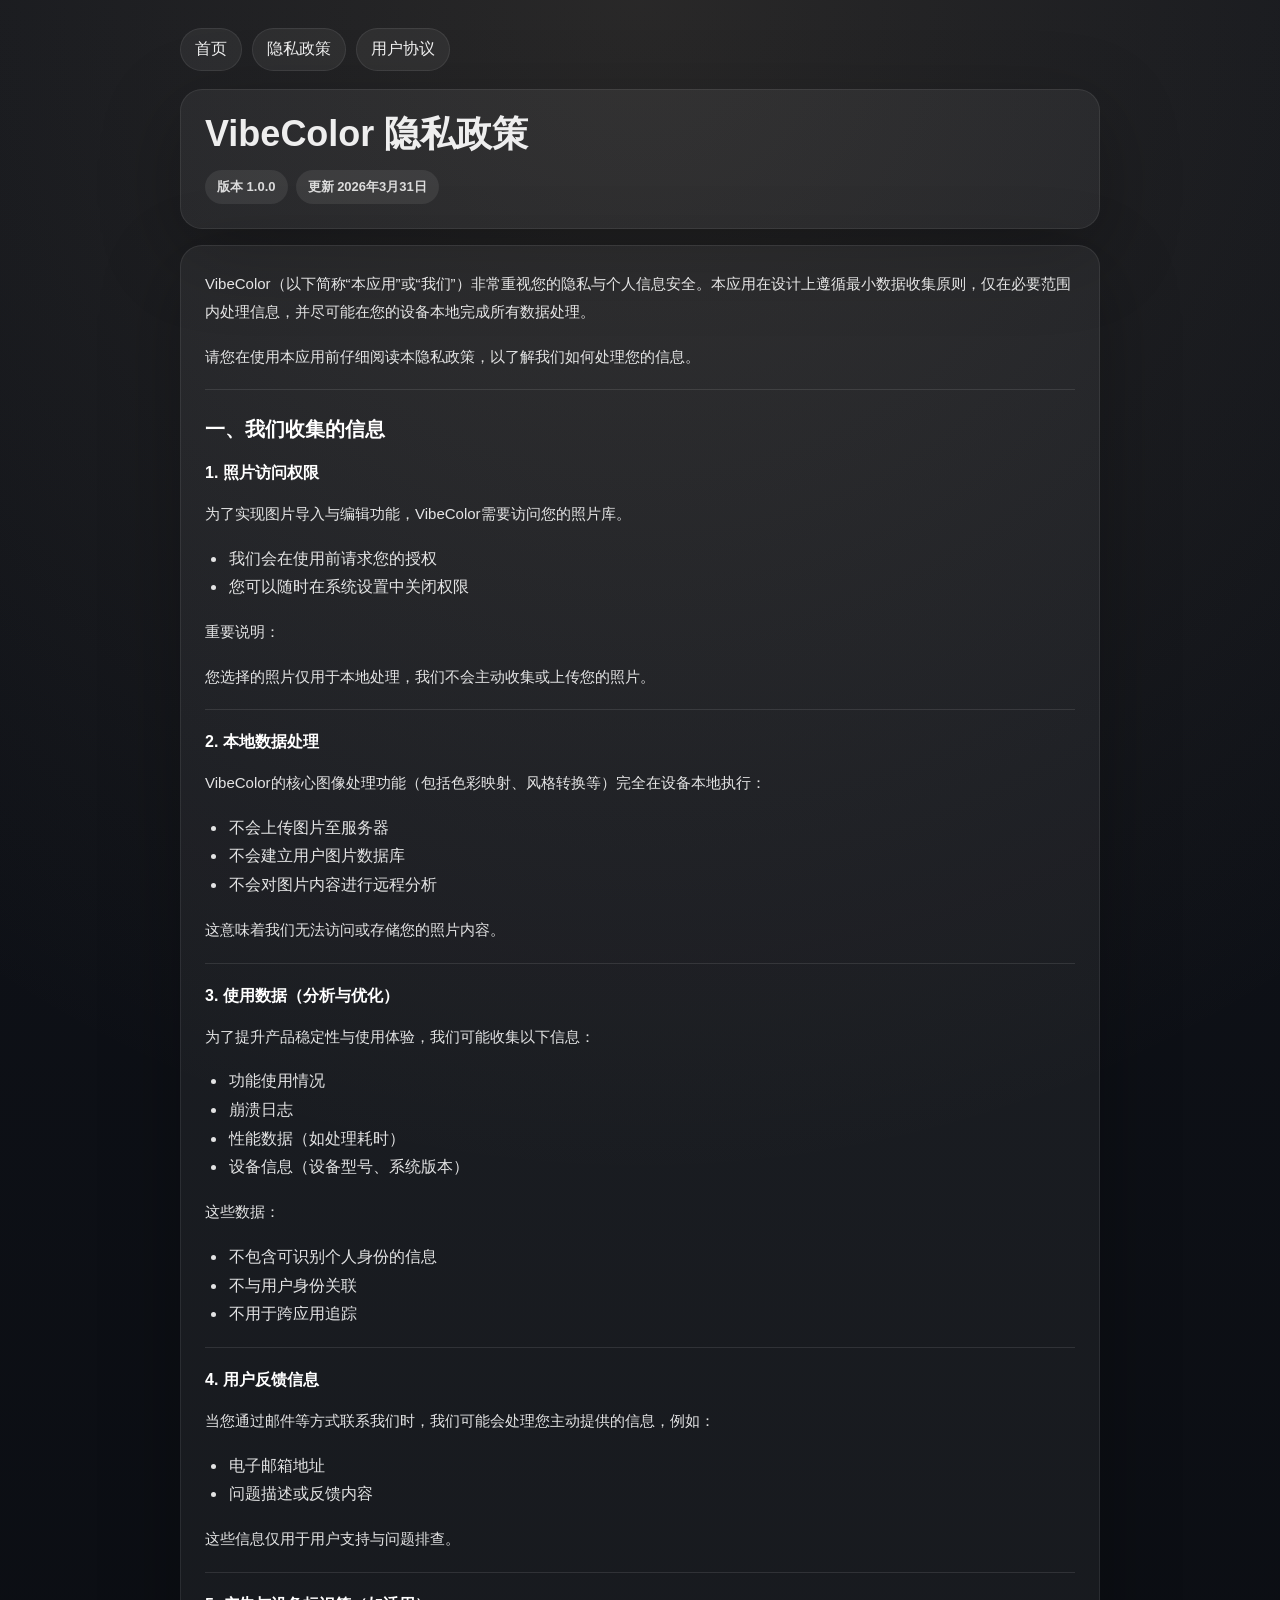
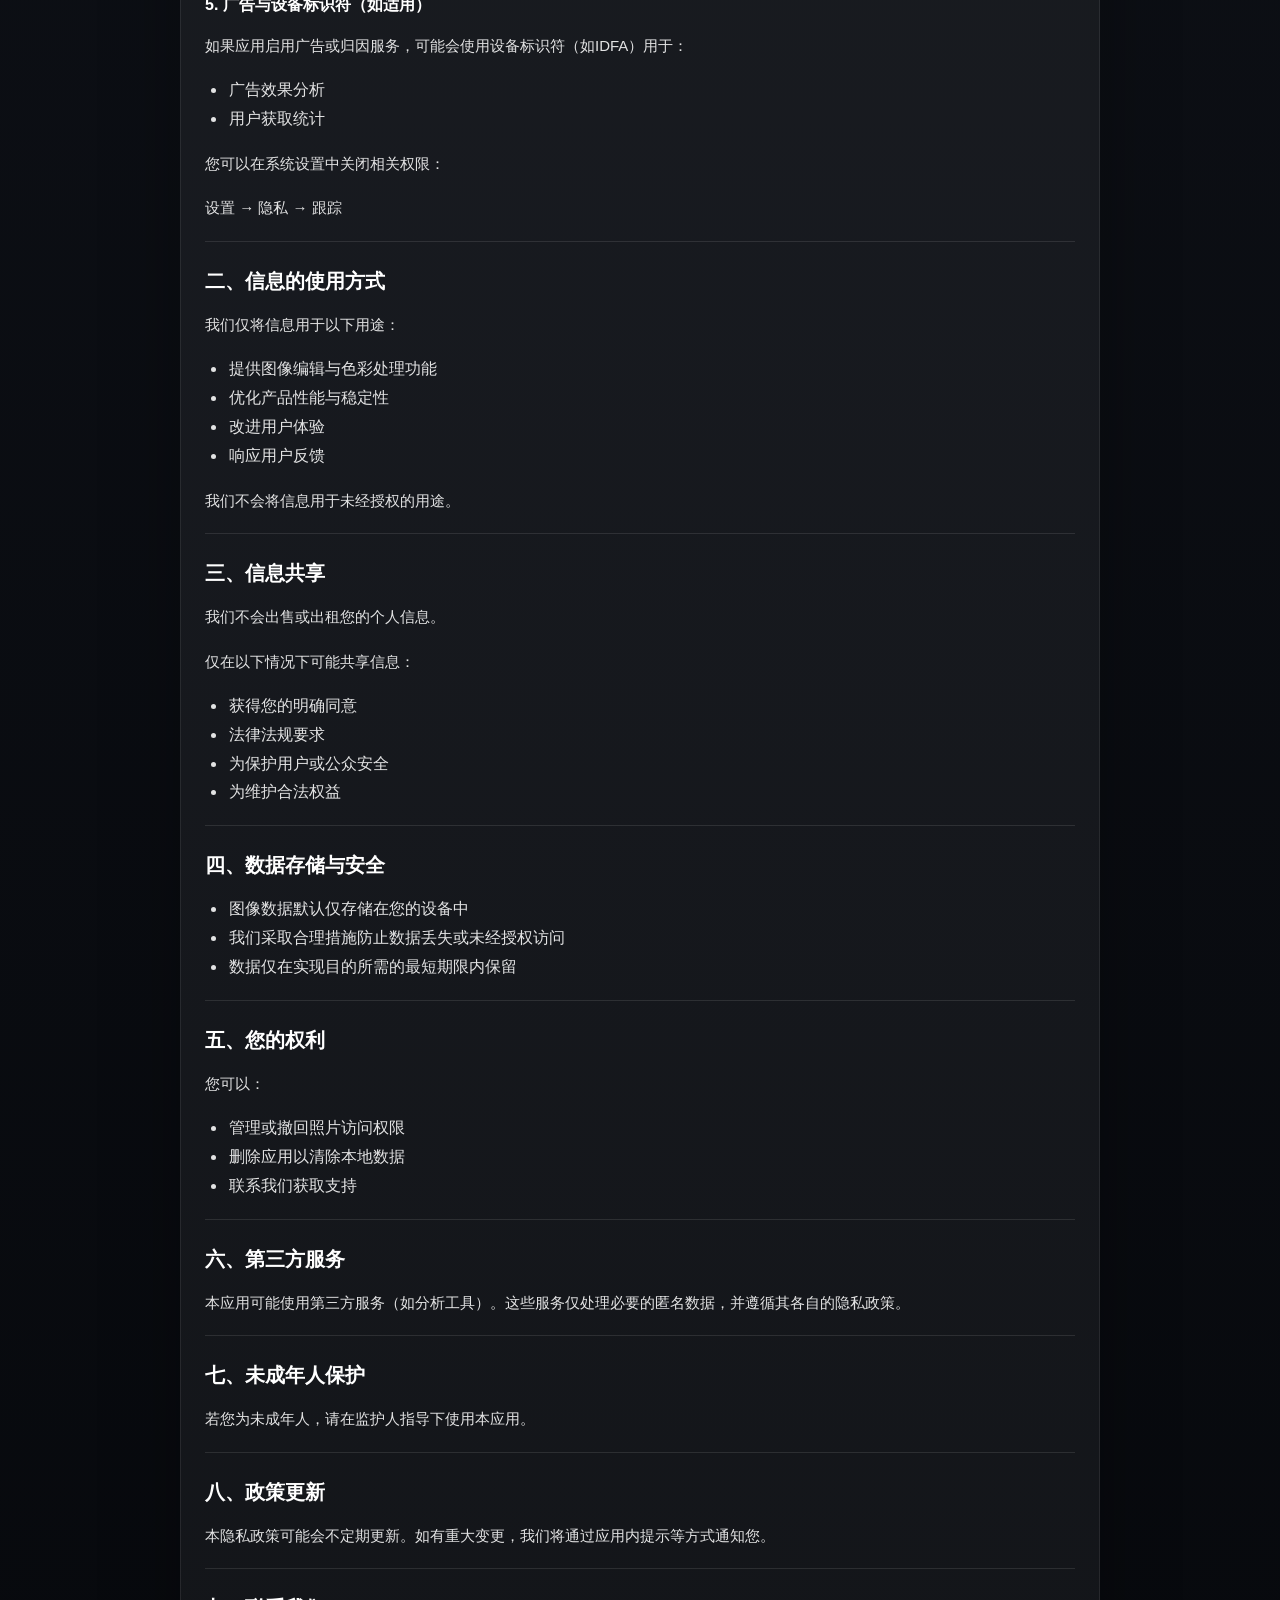
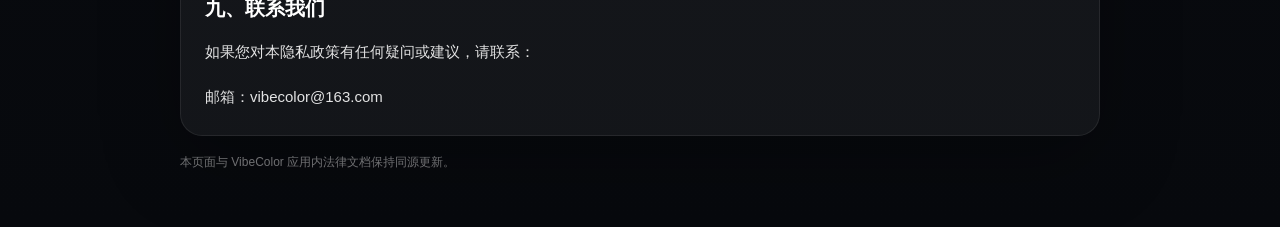
==== docs/privacy/index.html @ 1e050fde "Publish legal pages" ====
<!DOCTYPE html>
<html lang="zh-CN">
  <head>
    <meta charset="utf-8">
    <meta name="viewport" content="width=device-width, initial-scale=1">
    <title>VibeColor 隐私政策</title>
    <meta name="color-scheme" content="dark light">
    <link rel="canonical" href="https://designerchaos.github.io/vibecolor-legal/privacy/">
    <link rel="stylesheet" href="../styles.css">
  </head>
  <body>
    <main class="shell">
      <nav class="nav">
        <a href="../">首页</a>
        <a href="../privacy/">隐私政策</a>
        <a href="../terms/">用户协议</a>
      </nav>

      <section class="hero">
        <h1>VibeColor 隐私政策</h1>
        <div class="meta">
          <span class="chip">版本 1.0.0</span>
<span class="chip">更新 2026年3月31日</span>
        </div>
      </section>

      <section class="panel document stack">
        <p>VibeColor（以下简称“本应用”或“我们”）非常重视您的隐私与个人信息安全。本应用在设计上遵循最小数据收集原则，仅在必要范围内处理信息，并尽可能在您的设备本地完成所有数据处理。</p>
<p>请您在使用本应用前仔细阅读本隐私政策，以了解我们如何处理您的信息。</p>
<hr />
<h2>一、我们收集的信息</h2>
<h3>1. 照片访问权限</h3>
<p>为了实现图片导入与编辑功能，VibeColor需要访问您的照片库。</p>
<ul>
<li>我们会在使用前请求您的授权</li>
<li>您可以随时在系统设置中关闭权限</li>
</ul>
<p>重要说明：  </p>
<p>您选择的照片仅用于本地处理，我们不会主动收集或上传您的照片。</p>
<hr />
<h3>2. 本地数据处理</h3>
<p>VibeColor的核心图像处理功能（包括色彩映射、风格转换等）完全在设备本地执行：</p>
<ul>
<li>不会上传图片至服务器</li>
<li>不会建立用户图片数据库</li>
<li>不会对图片内容进行远程分析</li>
</ul>
<p>这意味着我们无法访问或存储您的照片内容。</p>
<hr />
<h3>3. 使用数据（分析与优化）</h3>
<p>为了提升产品稳定性与使用体验，我们可能收集以下信息：</p>
<ul>
<li>功能使用情况</li>
<li>崩溃日志</li>
<li>性能数据（如处理耗时）</li>
<li>设备信息（设备型号、系统版本）</li>
</ul>
<p>这些数据：</p>
<ul>
<li>不包含可识别个人身份的信息</li>
<li>不与用户身份关联</li>
<li>不用于跨应用追踪</li>
</ul>
<hr />
<h3>4. 用户反馈信息</h3>
<p>当您通过邮件等方式联系我们时，我们可能会处理您主动提供的信息，例如：</p>
<ul>
<li>电子邮箱地址</li>
<li>问题描述或反馈内容</li>
</ul>
<p>这些信息仅用于用户支持与问题排查。</p>
<hr />
<h3>5. 广告与设备标识符（如适用）</h3>
<p>如果应用启用广告或归因服务，可能会使用设备标识符（如IDFA）用于：</p>
<ul>
<li>广告效果分析</li>
<li>用户获取统计</li>
</ul>
<p>您可以在系统设置中关闭相关权限：  </p>
<p>设置 → 隐私 → 跟踪</p>
<hr />
<h2>二、信息的使用方式</h2>
<p>我们仅将信息用于以下用途：</p>
<ul>
<li>提供图像编辑与色彩处理功能</li>
<li>优化产品性能与稳定性</li>
<li>改进用户体验</li>
<li>响应用户反馈</li>
</ul>
<p>我们不会将信息用于未经授权的用途。</p>
<hr />
<h2>三、信息共享</h2>
<p>我们不会出售或出租您的个人信息。</p>
<p>仅在以下情况下可能共享信息：</p>
<ul>
<li>获得您的明确同意</li>
<li>法律法规要求</li>
<li>为保护用户或公众安全</li>
<li>为维护合法权益</li>
</ul>
<hr />
<h2>四、数据存储与安全</h2>
<ul>
<li>图像数据默认仅存储在您的设备中</li>
<li>我们采取合理措施防止数据丢失或未经授权访问</li>
<li>数据仅在实现目的所需的最短期限内保留</li>
</ul>
<hr />
<h2>五、您的权利</h2>
<p>您可以：</p>
<ul>
<li>管理或撤回照片访问权限</li>
<li>删除应用以清除本地数据</li>
<li>联系我们获取支持</li>
</ul>
<hr />
<h2>六、第三方服务</h2>
<p>本应用可能使用第三方服务（如分析工具）。这些服务仅处理必要的匿名数据，并遵循其各自的隐私政策。</p>
<hr />
<h2>七、未成年人保护</h2>
<p>若您为未成年人，请在监护人指导下使用本应用。</p>
<hr />
<h2>八、政策更新</h2>
<p>本隐私政策可能会不定期更新。如有重大变更，我们将通过应用内提示等方式通知您。</p>
<hr />
<h2>九、联系我们</h2>
<p>如果您对本隐私政策有任何疑问或建议，请联系：</p>
<p>邮箱：vibecolor@163.com</p>
      </section>

      <footer class="footer">
        本页面与 VibeColor 应用内法律文档保持同源更新。
      </footer>
    </main>
  </body>
</html>
---- docs/styles.css ----
:root {
  --bg: #0b0d12;
  --bg-elevated: rgba(255, 255, 255, 0.05);
  --bg-elevated-strong: rgba(255, 255, 255, 0.08);
  --text: rgba(255, 255, 255, 0.92);
  --text-muted: rgba(255, 255, 255, 0.62);
  --line: rgba(255, 255, 255, 0.1);
  --accent: #ddc190;
  --shadow: 0 24px 80px rgba(0, 0, 0, 0.28);
  --radius: 22px;
}

* {
  box-sizing: border-box;
}

html, body {
  margin: 0;
  padding: 0;
  min-height: 100%;
  background:
    radial-gradient(circle at top, rgba(221, 193, 144, 0.12), transparent 34%),
    linear-gradient(180deg, #10131a 0%, #07090d 100%);
  color: var(--text);
  font-family: -apple-system, BlinkMacSystemFont, "SF Pro Text", "PingFang SC", "Helvetica Neue", sans-serif;
}

a {
  color: var(--accent);
  text-decoration: none;
}

a:hover {
  text-decoration: underline;
}

.shell {
  width: min(920px, calc(100vw - 32px));
  margin: 0 auto;
  padding: 28px 0 56px;
}

.nav {
  display: flex;
  flex-wrap: wrap;
  gap: 10px;
  margin-bottom: 18px;
}

.nav a {
  padding: 10px 14px;
  border-radius: 999px;
  background: rgba(255, 255, 255, 0.06);
  border: 1px solid rgba(255, 255, 255, 0.08);
  color: var(--text);
}

.hero, .panel {
  background: var(--bg-elevated);
  border: 1px solid rgba(255, 255, 255, 0.08);
  border-radius: var(--radius);
  box-shadow: var(--shadow);
}

.hero {
  padding: 24px;
  margin-bottom: 16px;
}

.hero h1 {
  margin: 0;
  font-size: clamp(28px, 4vw, 36px);
  line-height: 1.1;
}

.hero p {
  margin: 12px 0 0;
  color: var(--text-muted);
  line-height: 1.7;
}

.meta {
  display: flex;
  flex-wrap: wrap;
  gap: 8px;
  margin-top: 16px;
}

.chip {
  display: inline-flex;
  align-items: center;
  gap: 6px;
  padding: 8px 12px;
  border-radius: 999px;
  background: rgba(255, 255, 255, 0.08);
  color: rgba(255, 255, 255, 0.82);
  font-size: 13px;
  font-weight: 600;
}

.panel {
  padding: 24px;
}

.document h1,
.document h2,
.document h3 {
  margin: 0;
  color: #fff;
}

.document h1 {
  font-size: 28px;
}

.document h2 {
  font-size: 20px;
  margin-top: 8px;
}

.document h3 {
  font-size: 16px;
  margin-top: 4px;
}

.document p {
  margin: 0;
  color: rgba(255, 255, 255, 0.88);
  line-height: 1.9;
  font-size: 15px;
}

.document ul {
  margin: 0;
  padding-left: 22px;
  color: rgba(255, 255, 255, 0.88);
}

.document li {
  margin: 0;
  line-height: 1.8;
  padding-left: 2px;
}

.document hr {
  border: 0;
  border-top: 1px solid var(--line);
  margin: 2px 0;
}

.stack {
  display: grid;
  gap: 16px;
}

.cards {
  display: grid;
  grid-template-columns: repeat(auto-fit, minmax(220px, 1fr));
  gap: 16px;
}

.card {
  display: block;
  padding: 18px;
  border-radius: 18px;
  background: var(--bg-elevated-strong);
  border: 1px solid rgba(255, 255, 255, 0.08);
  color: var(--text);
}

.card h2 {
  margin: 0 0 8px;
  font-size: 18px;
}

.card p {
  margin: 0;
  color: var(--text-muted);
  line-height: 1.7;
}

.footer {
  margin-top: 18px;
  color: rgba(255, 255, 255, 0.42);
  font-size: 12px;
}
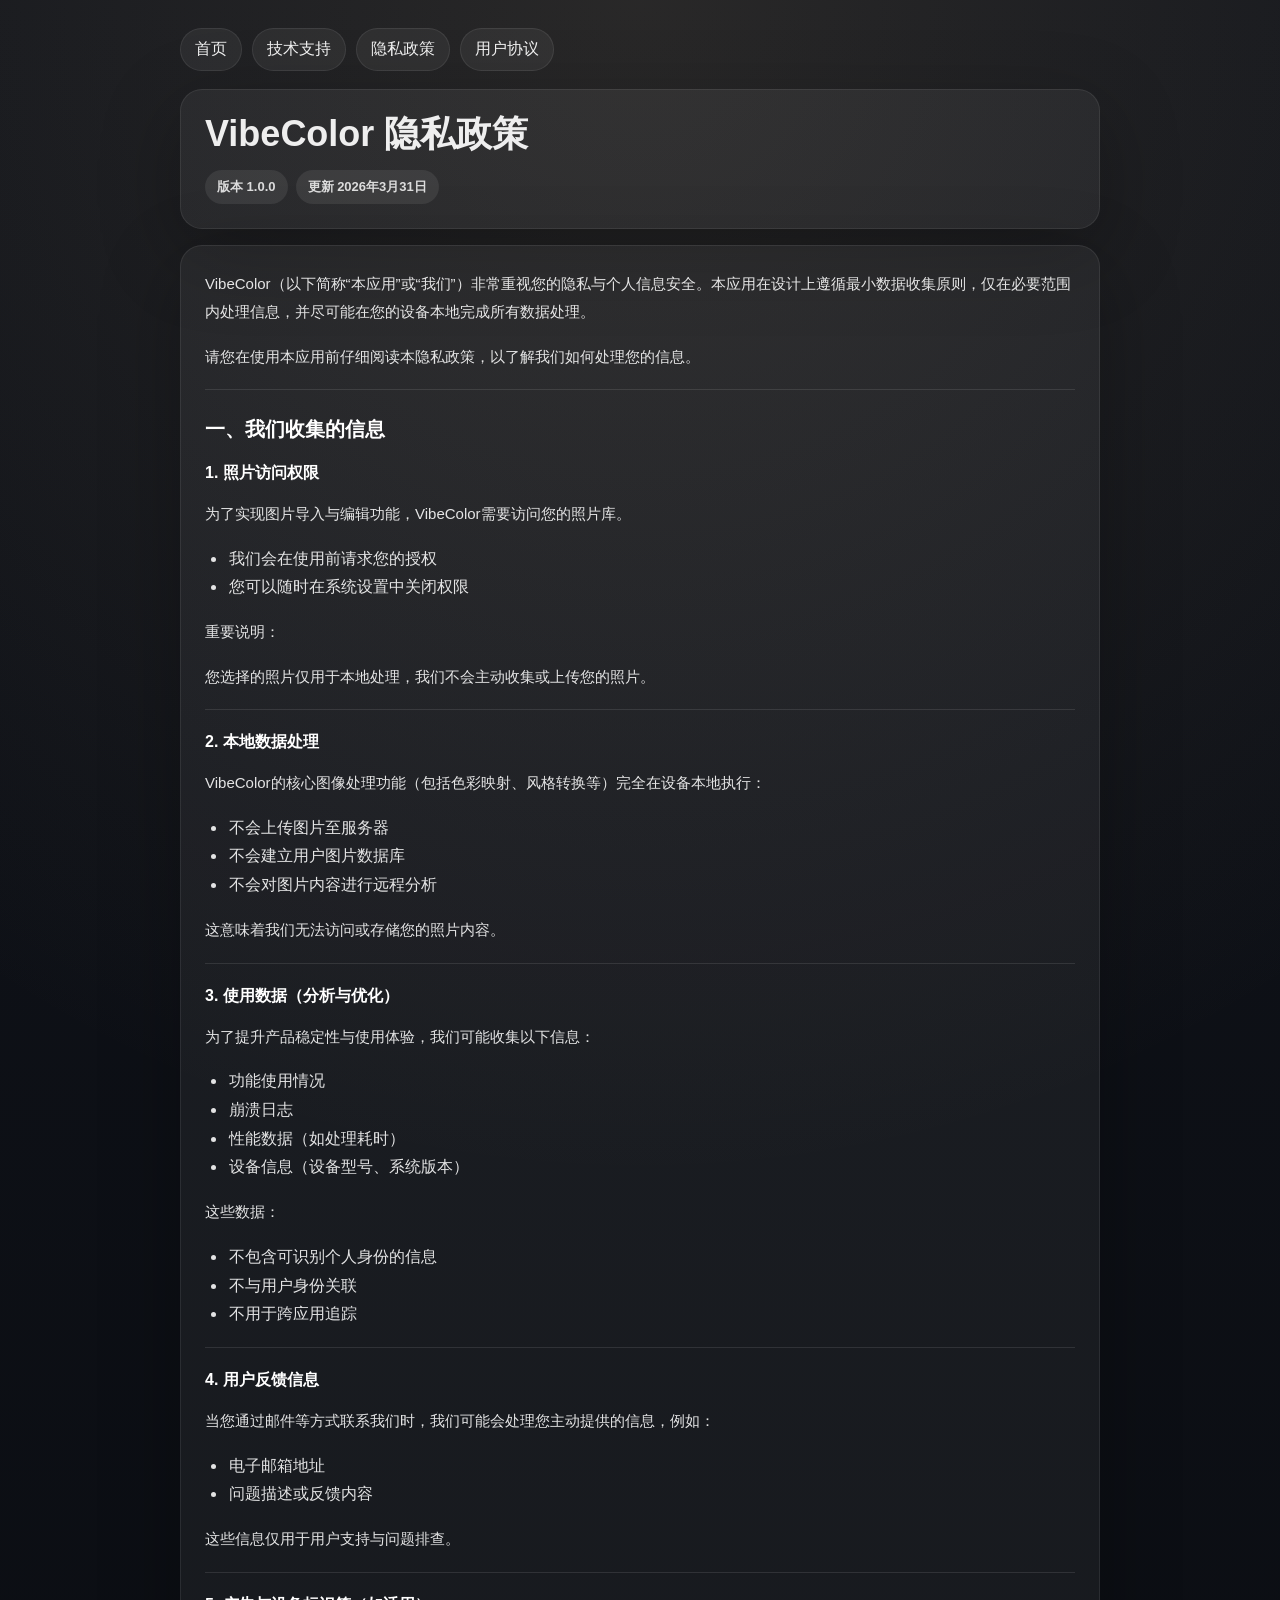
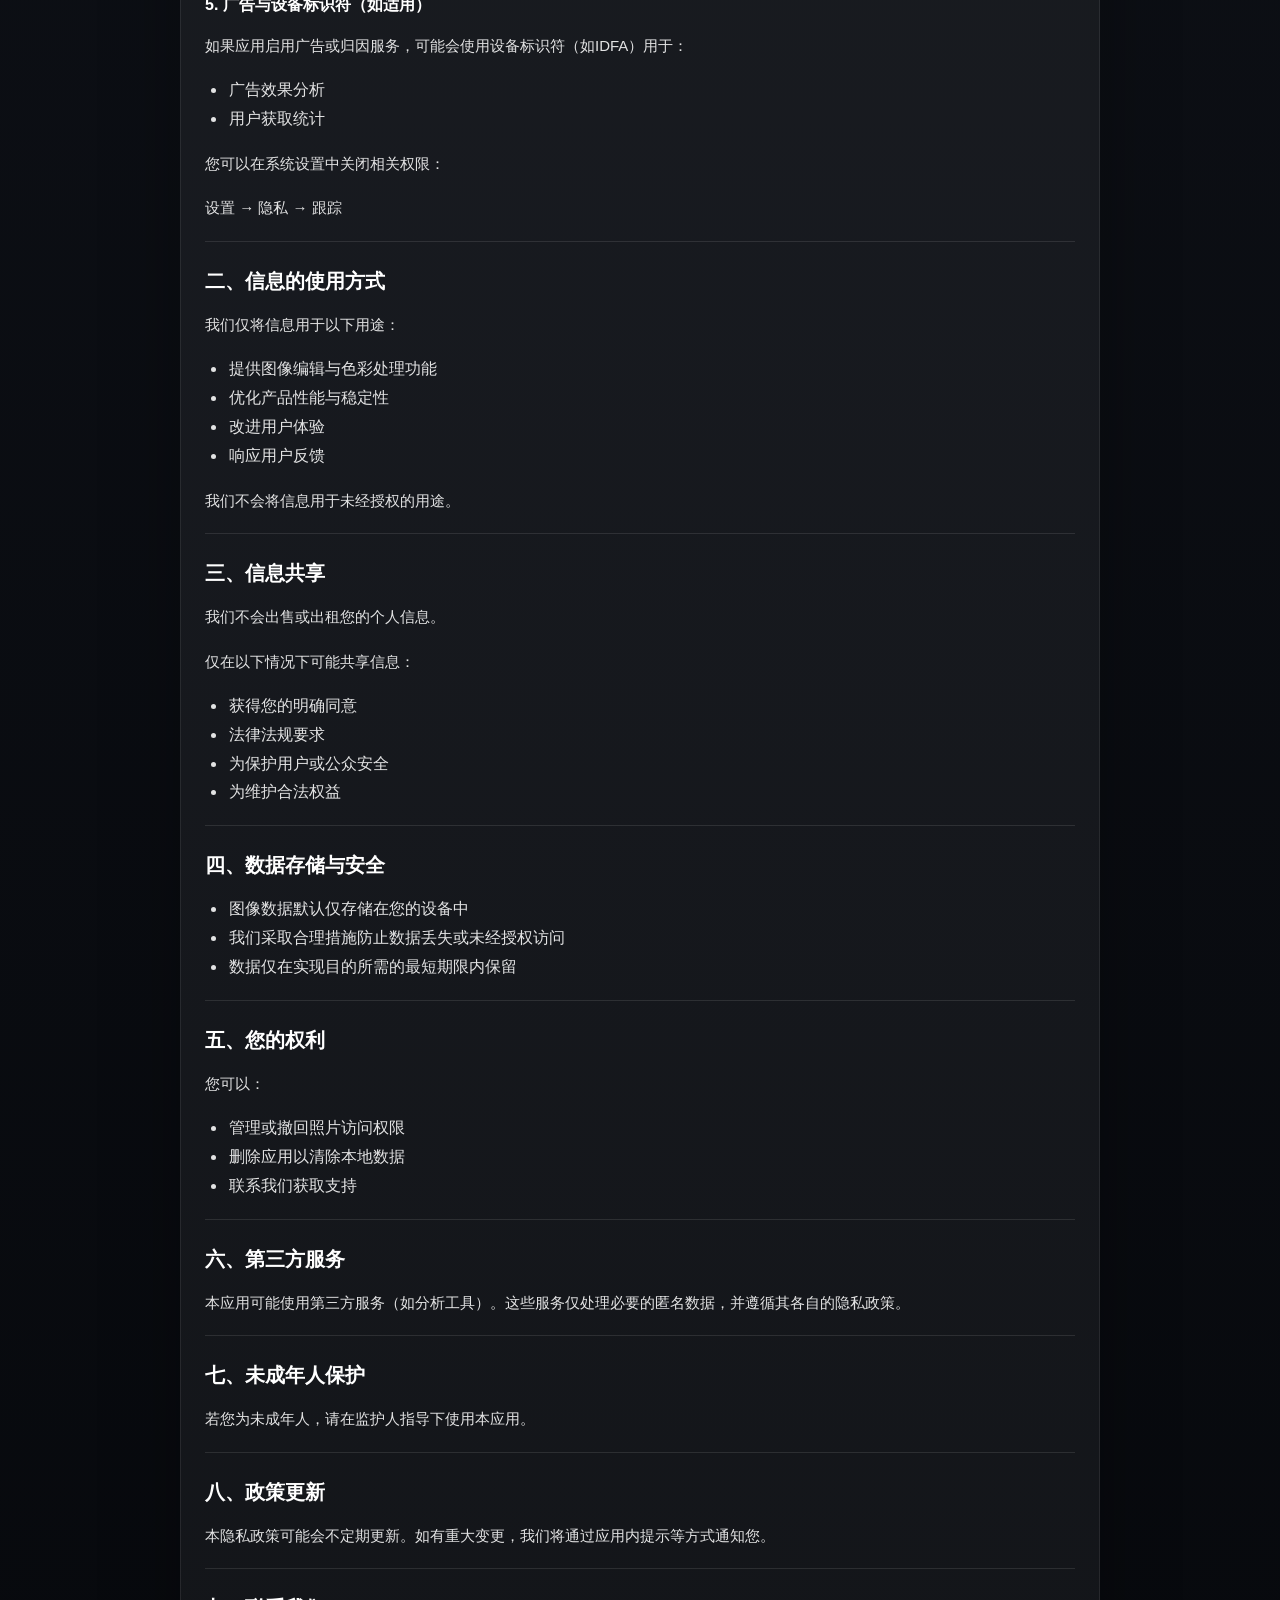
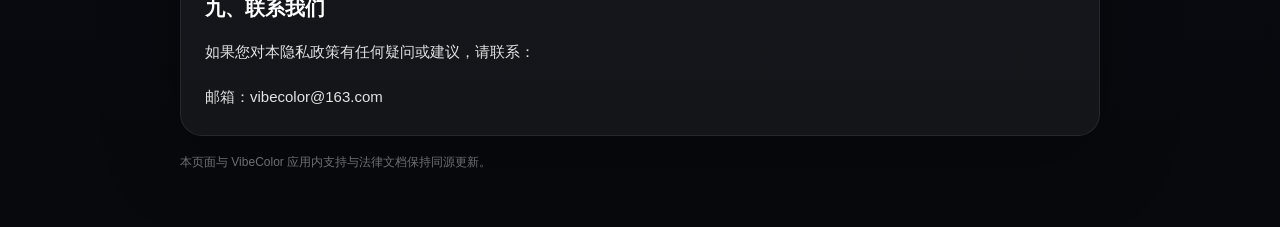
==== commit 983a5710: "Add support page for App Store technical support URL" ====
--- a/docs/privacy/index.html
+++ b/docs/privacy/index.html
@@ -12,6 +12,7 @@
     <main class="shell">
       <nav class="nav">
         <a href="../">首页</a>
+        <a href="../support/">技术支持</a>
         <a href="../privacy/">隐私政策</a>
         <a href="../terms/">用户协议</a>
       </nav>
@@ -129,7 +130,7 @@
       </section>
 
       <footer class="footer">
-        本页面与 VibeColor 应用内法律文档保持同源更新。
+        本页面与 VibeColor 应用内支持与法律文档保持同源更新。
       </footer>
     </main>
   </body>
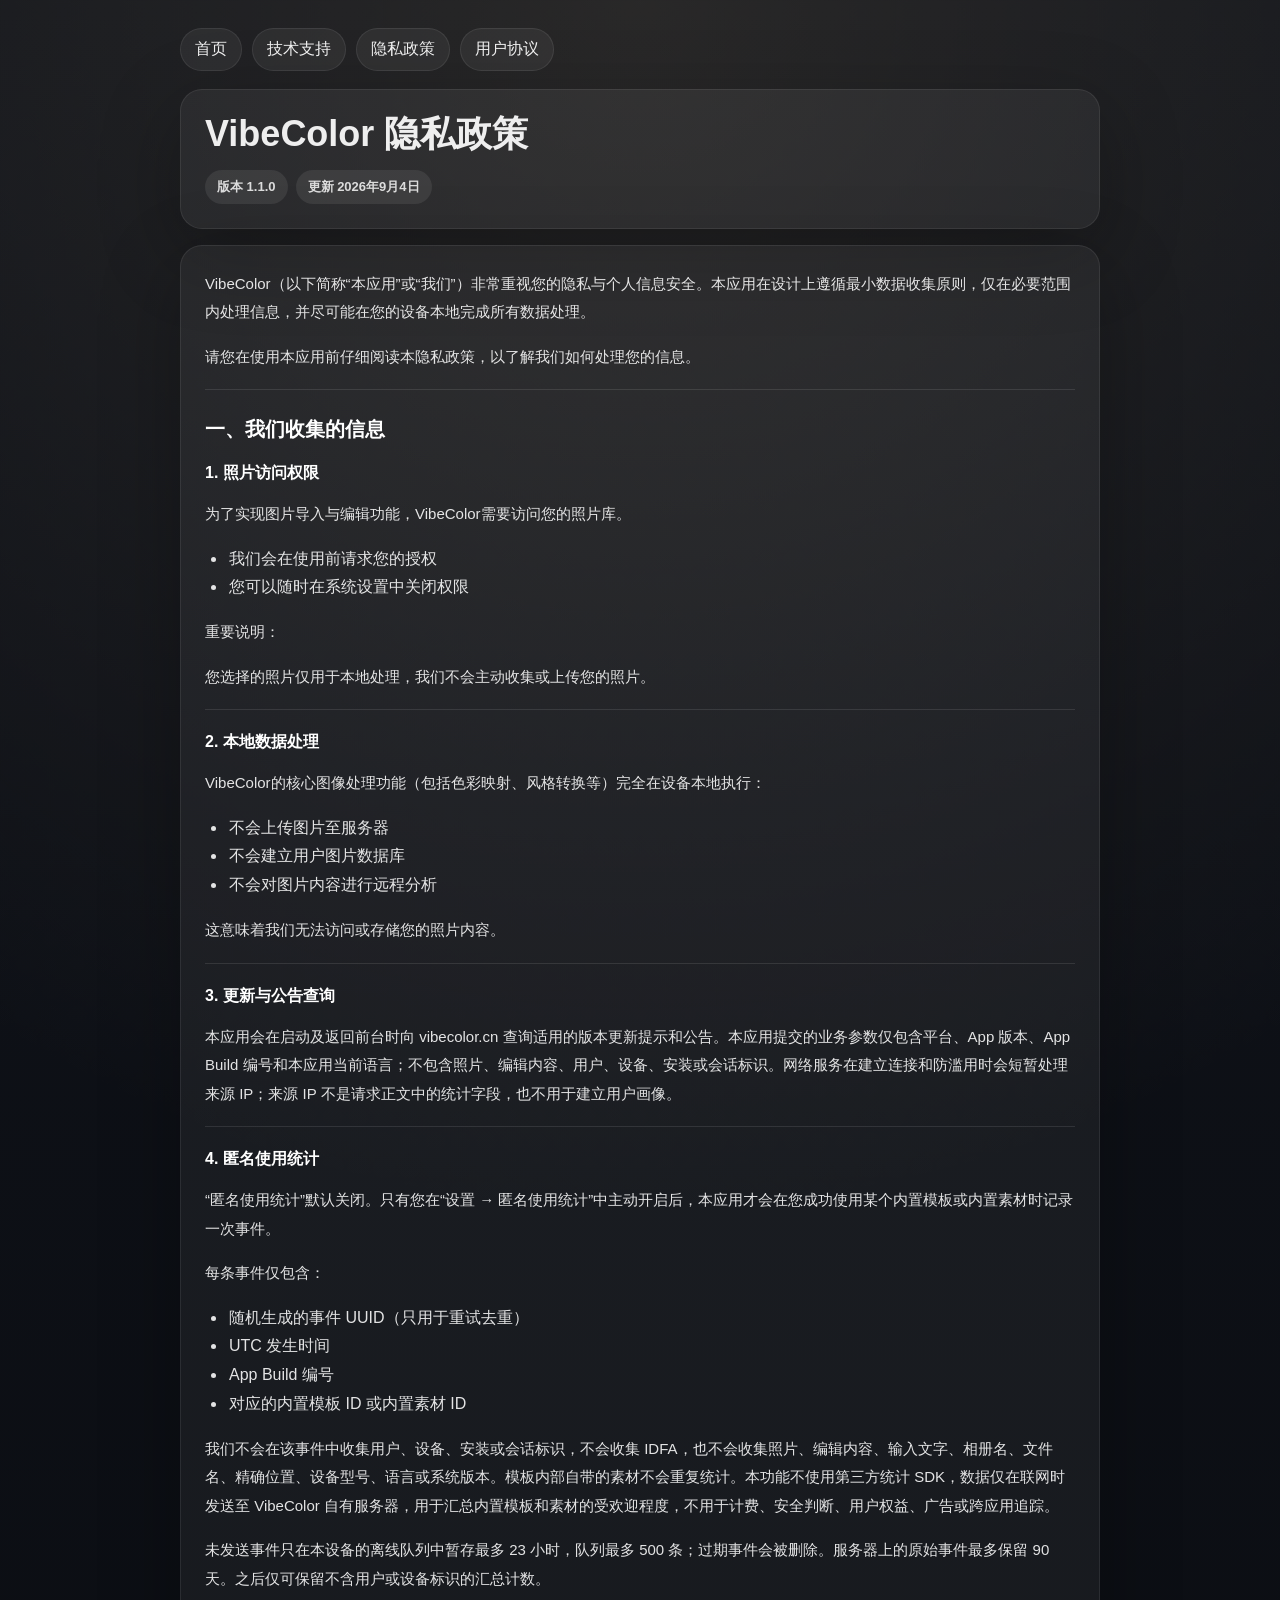
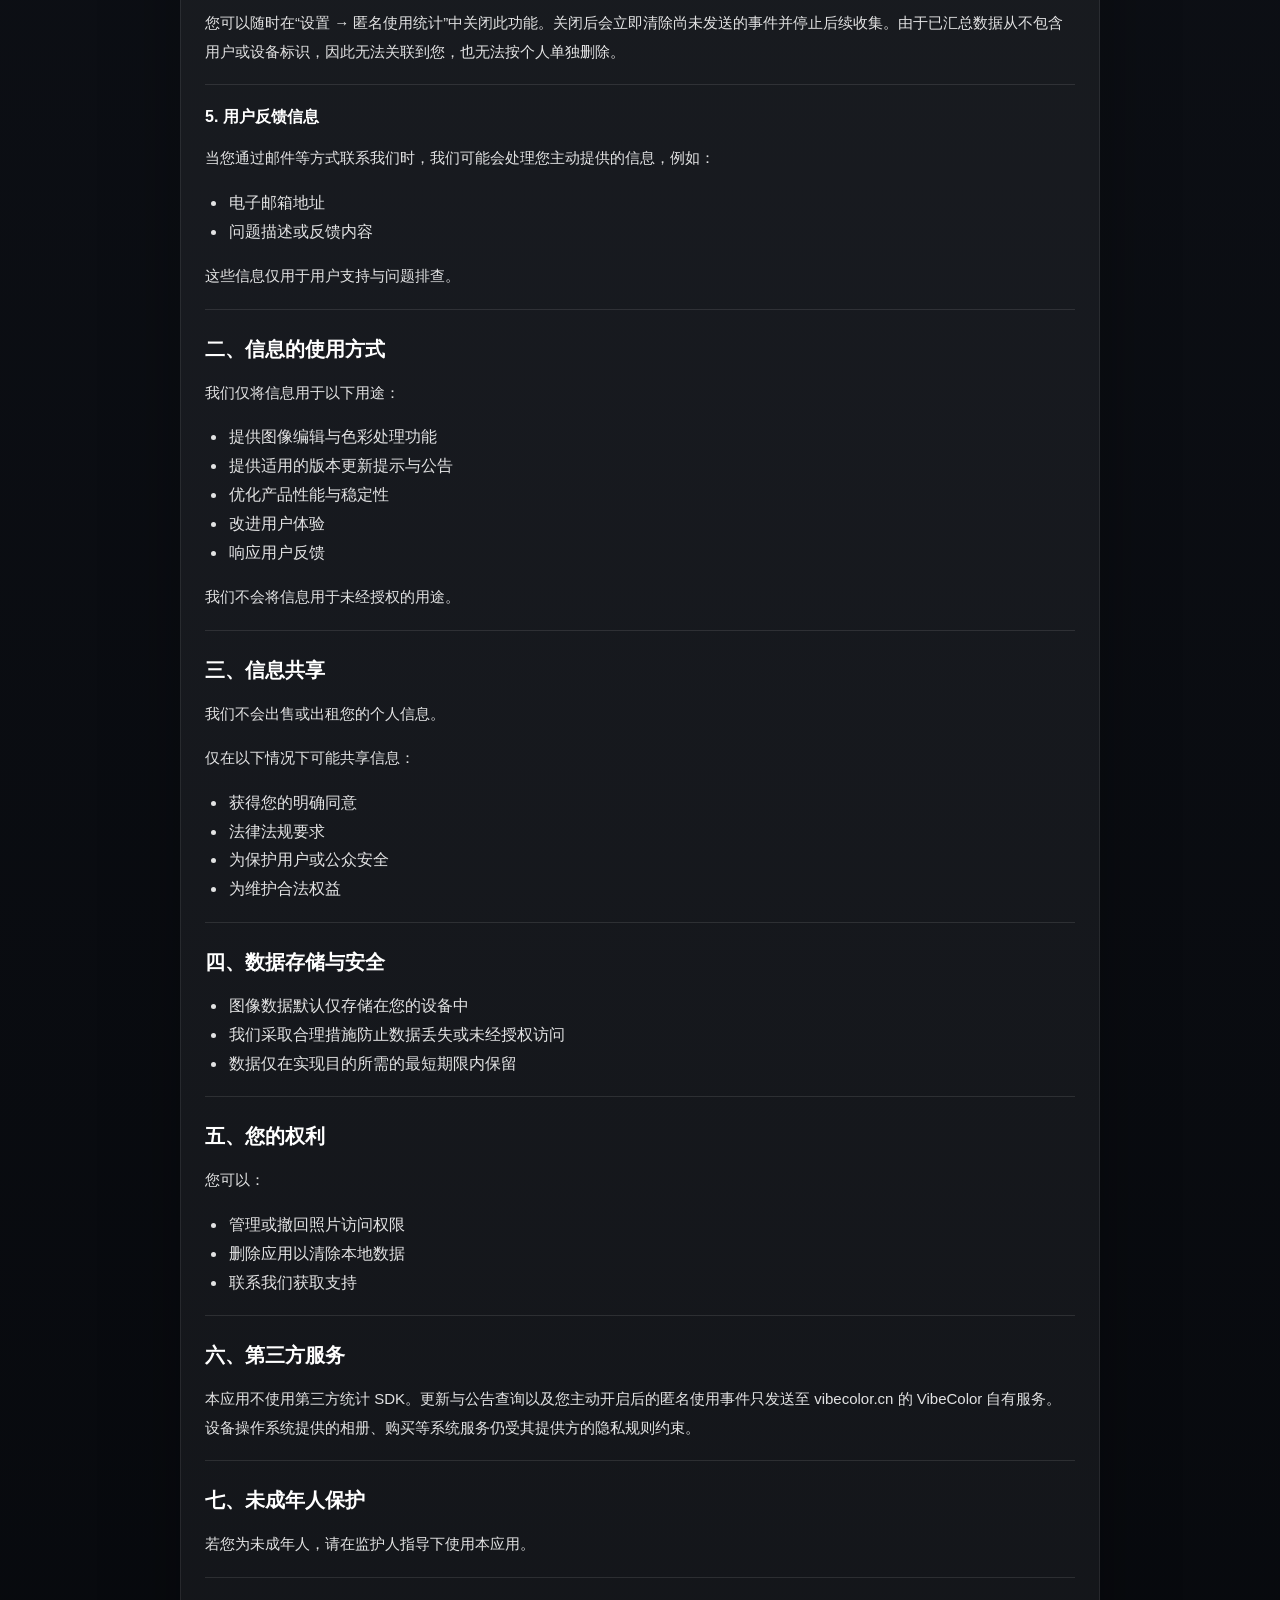
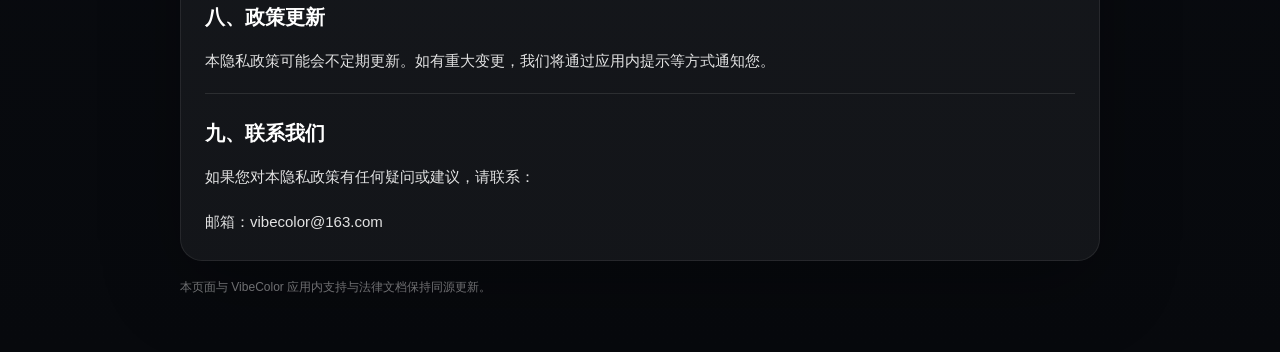
==== commit b6652030: "Update privacy policy for first-release telemetry" ====
--- a/docs/privacy/index.html
+++ b/docs/privacy/index.html
@@ -20,8 +20,8 @@
       <section class="hero">
         <h1>VibeColor 隐私政策</h1>
         <div class="meta">
-          <span class="chip">版本 1.0.0</span>
-<span class="chip">更新 2026年3月31日</span>
+          <span class="chip">版本 1.1.0</span>
+<span class="chip">更新 2026年9月4日</span>
         </div>
       </section>
 
@@ -36,7 +36,7 @@
 <li>我们会在使用前请求您的授权</li>
 <li>您可以随时在系统设置中关闭权限</li>
 </ul>
-<p>重要说明：  </p>
+<p>重要说明：</p>
 <p>您选择的照片仅用于本地处理，我们不会主动收集或上传您的照片。</p>
 <hr />
 <h3>2. 本地数据处理</h3>
@@ -48,22 +48,23 @@
 </ul>
 <p>这意味着我们无法访问或存储您的照片内容。</p>
 <hr />
-<h3>3. 使用数据（分析与优化）</h3>
-<p>为了提升产品稳定性与使用体验，我们可能收集以下信息：</p>
+<h3>3. 更新与公告查询</h3>
+<p>本应用会在启动及返回前台时向 vibecolor.cn 查询适用的版本更新提示和公告。本应用提交的业务参数仅包含平台、App 版本、App Build 编号和本应用当前语言；不包含照片、编辑内容、用户、设备、安装或会话标识。网络服务在建立连接和防滥用时会短暂处理来源 IP；来源 IP 不是请求正文中的统计字段，也不用于建立用户画像。</p>
+<hr />
+<h3>4. 匿名使用统计</h3>
+<p>“匿名使用统计”默认关闭。只有您在“设置 → 匿名使用统计”中主动开启后，本应用才会在您成功使用某个内置模板或内置素材时记录一次事件。</p>
+<p>每条事件仅包含：</p>
 <ul>
-<li>功能使用情况</li>
-<li>崩溃日志</li>
-<li>性能数据（如处理耗时）</li>
-<li>设备信息（设备型号、系统版本）</li>
+<li>随机生成的事件 UUID（只用于重试去重）</li>
+<li>UTC 发生时间</li>
+<li>App Build 编号</li>
+<li>对应的内置模板 ID 或内置素材 ID</li>
 </ul>
-<p>这些数据：</p>
-<ul>
-<li>不包含可识别个人身份的信息</li>
-<li>不与用户身份关联</li>
-<li>不用于跨应用追踪</li>
-</ul>
+<p>我们不会在该事件中收集用户、设备、安装或会话标识，不会收集 IDFA，也不会收集照片、编辑内容、输入文字、相册名、文件名、精确位置、设备型号、语言或系统版本。模板内部自带的素材不会重复统计。本功能不使用第三方统计 SDK，数据仅在联网时发送至 VibeColor 自有服务器，用于汇总内置模板和素材的受欢迎程度，不用于计费、安全判断、用户权益、广告或跨应用追踪。</p>
+<p>未发送事件只在本设备的离线队列中暂存最多 23 小时，队列最多 500 条；过期事件会被删除。服务器上的原始事件最多保留 90 天。之后仅可保留不含用户或设备标识的汇总计数。</p>
+<p>您可以随时在“设置 → 匿名使用统计”中关闭此功能。关闭后会立即清除尚未发送的事件并停止后续收集。由于已汇总数据从不包含用户或设备标识，因此无法关联到您，也无法按个人单独删除。</p>
 <hr />
-<h3>4. 用户反馈信息</h3>
+<h3>5. 用户反馈信息</h3>
 <p>当您通过邮件等方式联系我们时，我们可能会处理您主动提供的信息，例如：</p>
 <ul>
 <li>电子邮箱地址</li>
@@ -71,19 +72,11 @@
 </ul>
 <p>这些信息仅用于用户支持与问题排查。</p>
 <hr />
-<h3>5. 广告与设备标识符（如适用）</h3>
-<p>如果应用启用广告或归因服务，可能会使用设备标识符（如IDFA）用于：</p>
-<ul>
-<li>广告效果分析</li>
-<li>用户获取统计</li>
-</ul>
-<p>您可以在系统设置中关闭相关权限：  </p>
-<p>设置 → 隐私 → 跟踪</p>
-<hr />
 <h2>二、信息的使用方式</h2>
 <p>我们仅将信息用于以下用途：</p>
 <ul>
 <li>提供图像编辑与色彩处理功能</li>
+<li>提供适用的版本更新提示与公告</li>
 <li>优化产品性能与稳定性</li>
 <li>改进用户体验</li>
 <li>响应用户反馈</li>
@@ -116,7 +109,7 @@
 </ul>
 <hr />
 <h2>六、第三方服务</h2>
-<p>本应用可能使用第三方服务（如分析工具）。这些服务仅处理必要的匿名数据，并遵循其各自的隐私政策。</p>
+<p>本应用不使用第三方统计 SDK。更新与公告查询以及您主动开启后的匿名使用事件只发送至 vibecolor.cn 的 VibeColor 自有服务。设备操作系统提供的相册、购买等系统服务仍受其提供方的隐私规则约束。</p>
 <hr />
 <h2>七、未成年人保护</h2>
 <p>若您为未成年人，请在监护人指导下使用本应用。</p>
@@ -134,4 +127,4 @@
       </footer>
     </main>
   </body>
-</html>+</html>
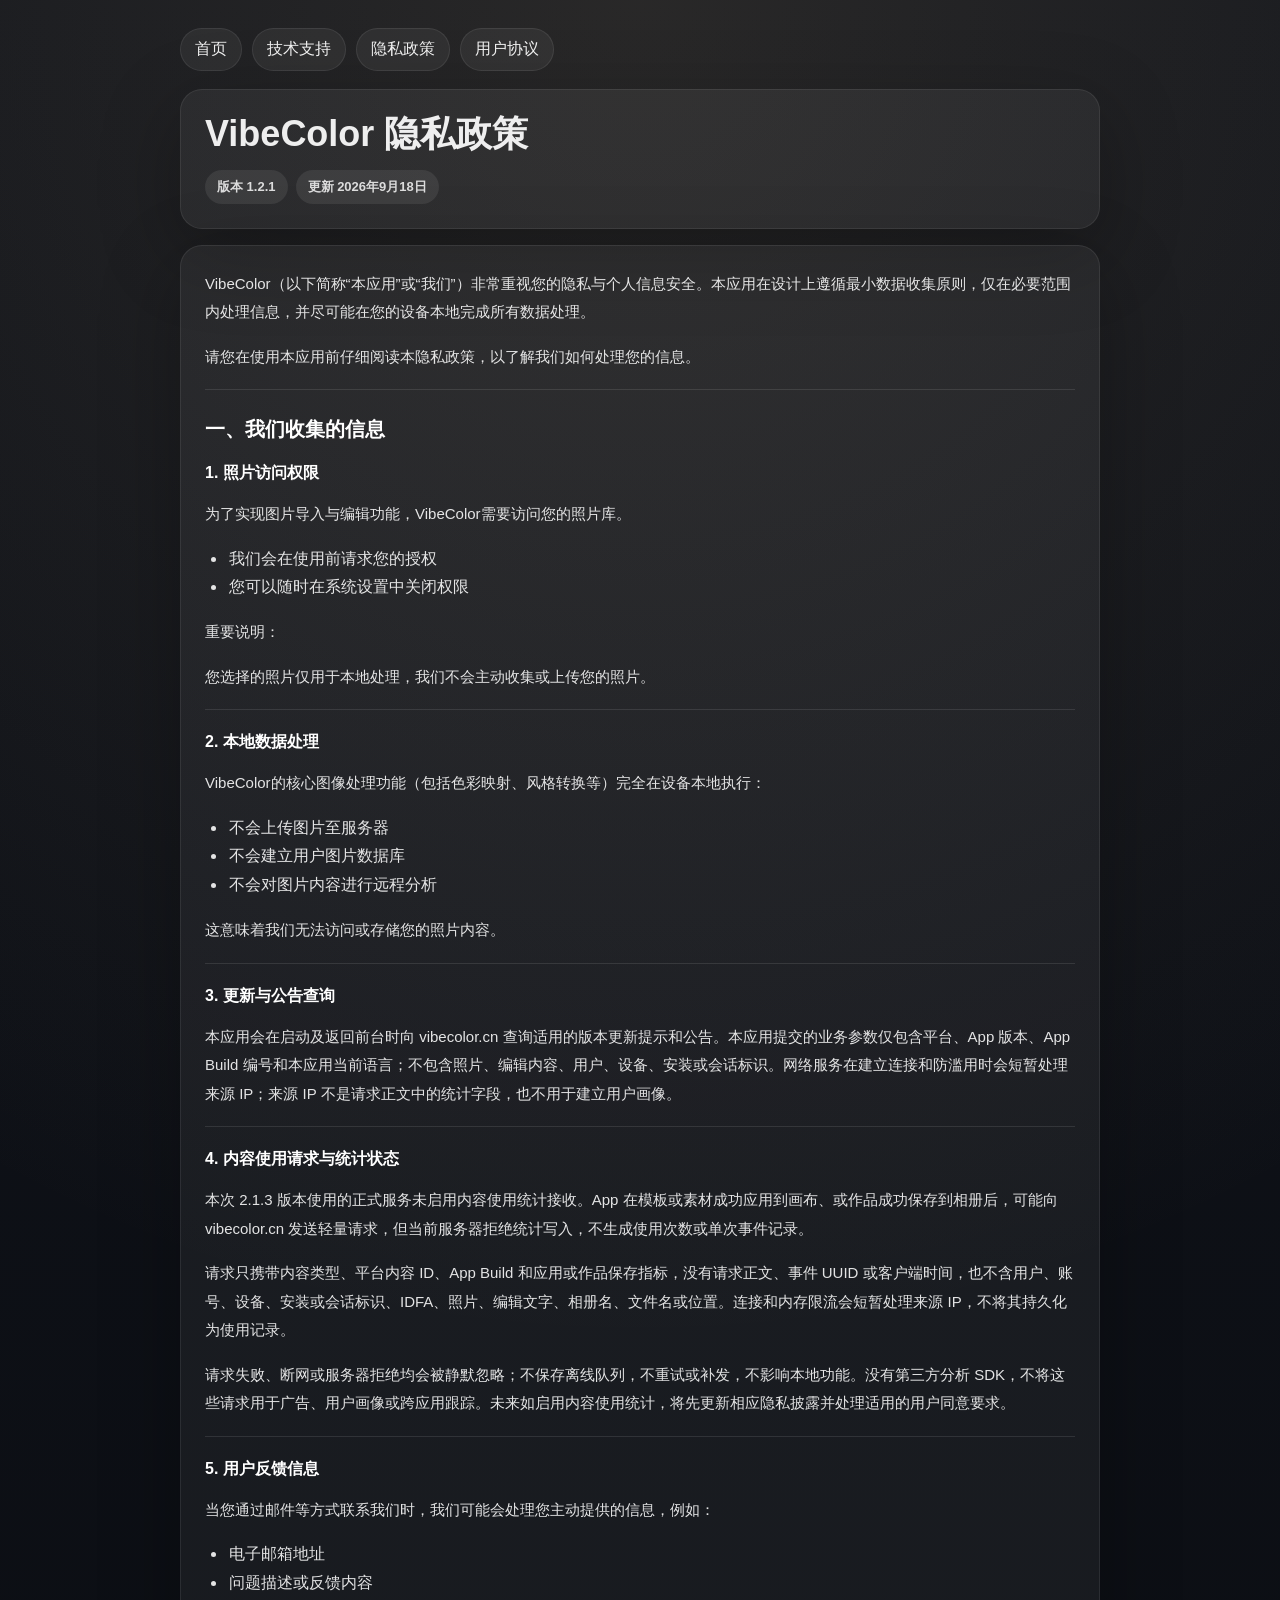
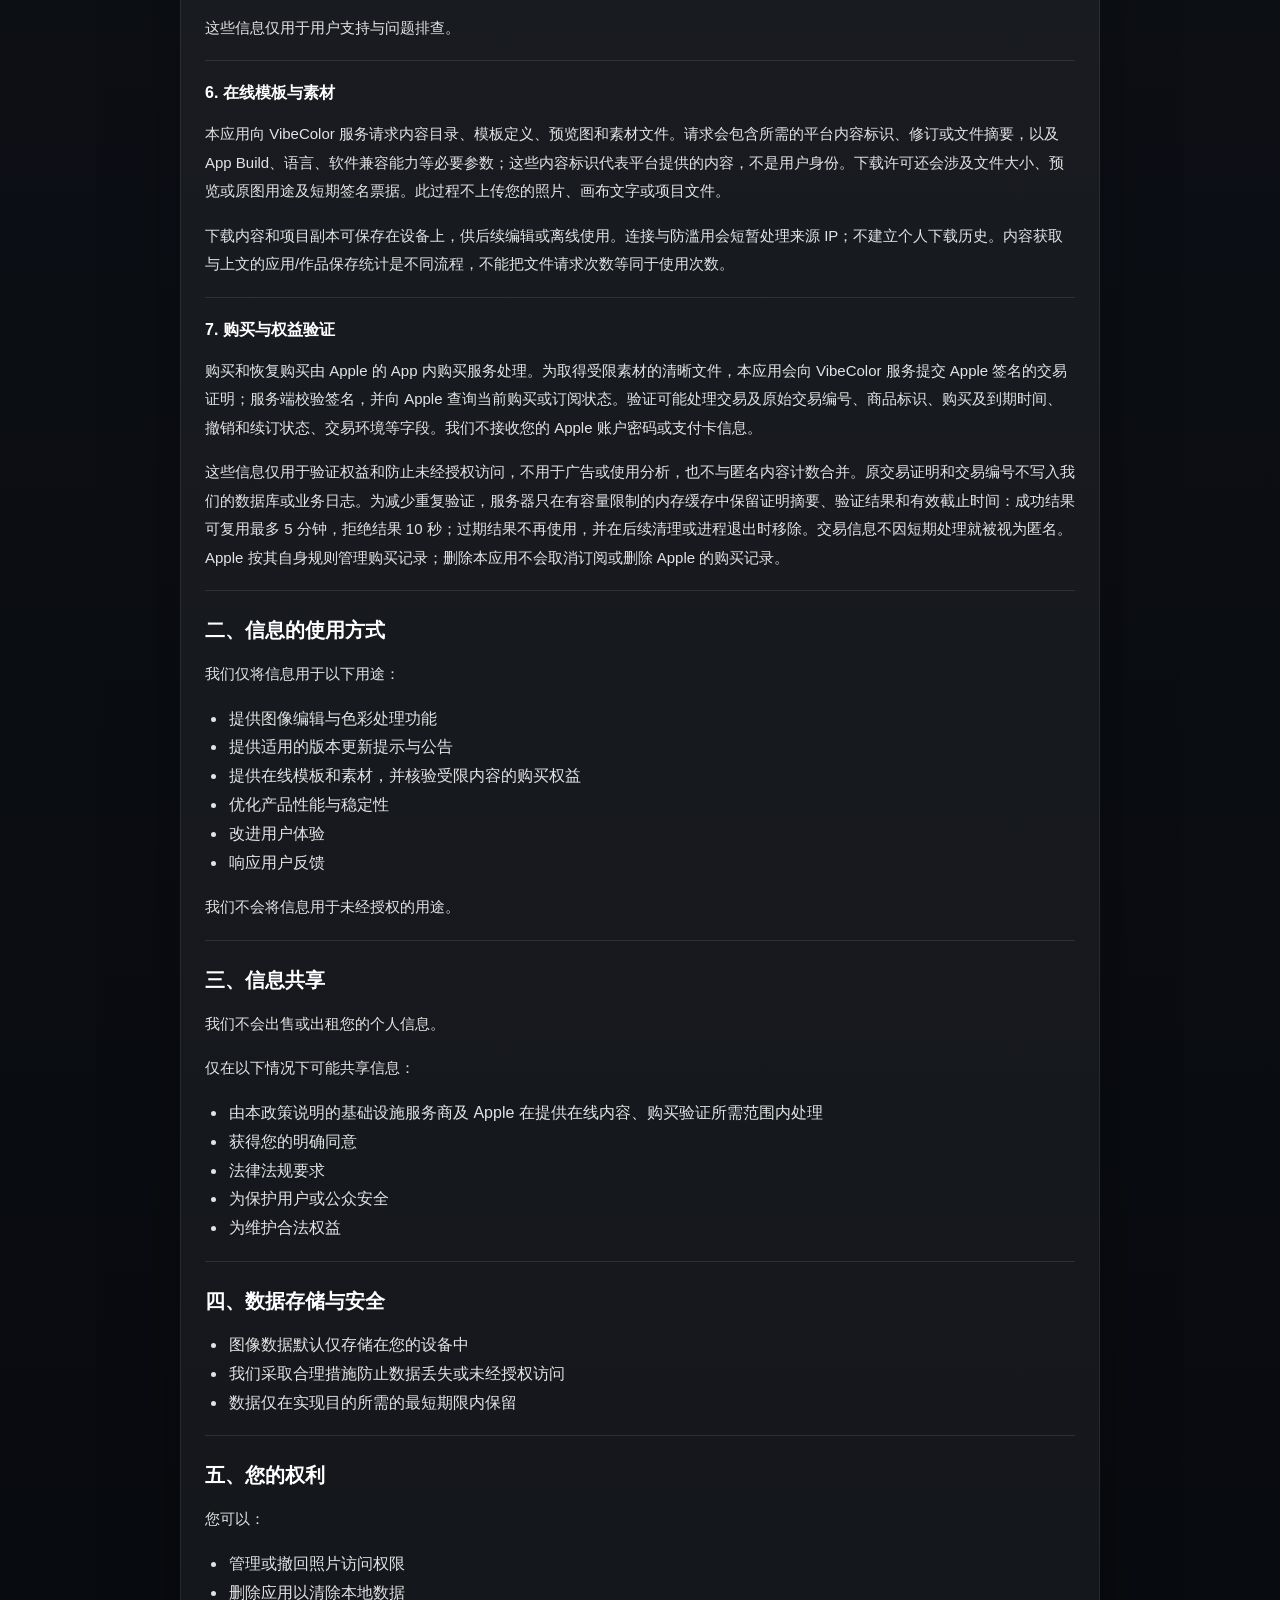
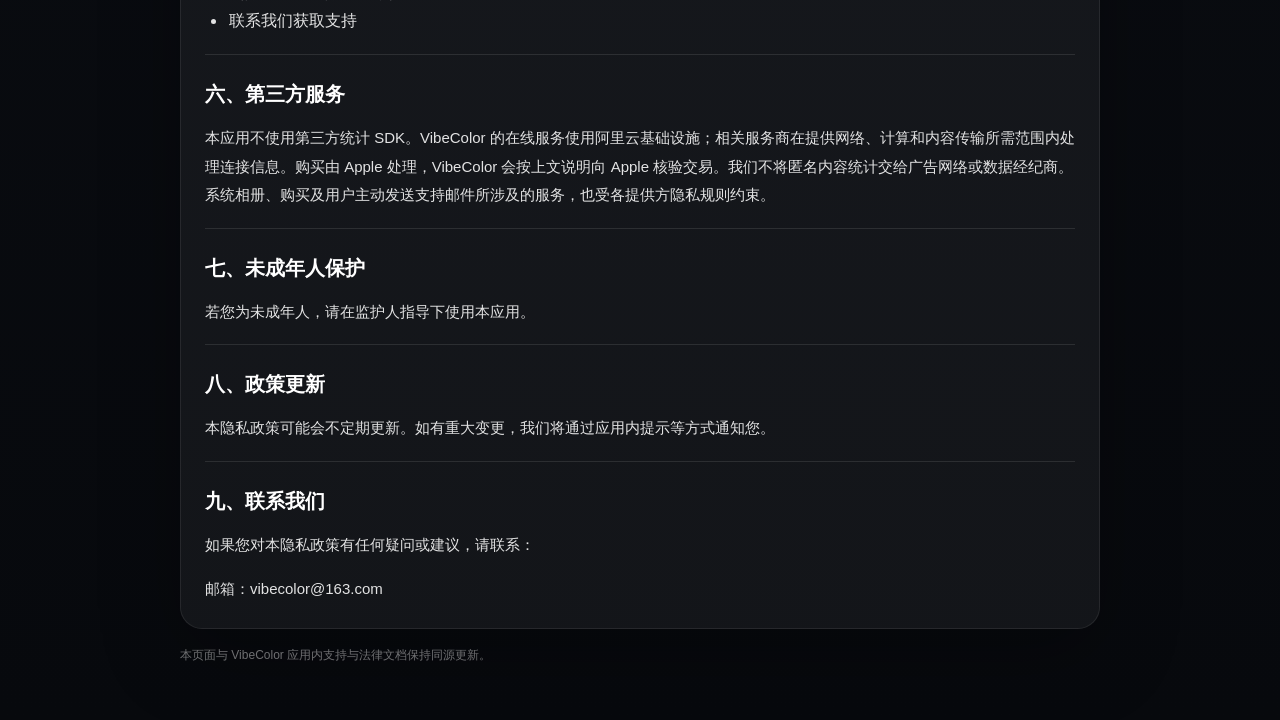
==== commit 2a81acb2: "Update privacy policy for online content and verified purchases" ====
--- a/docs/privacy/index.html
+++ b/docs/privacy/index.html
@@ -20,8 +20,8 @@
       <section class="hero">
         <h1>VibeColor 隐私政策</h1>
         <div class="meta">
-          <span class="chip">版本 1.1.0</span>
-<span class="chip">更新 2026年9月4日</span>
+          <span class="chip">版本 1.2.1</span>
+<span class="chip">更新 2026年9月18日</span>
         </div>
       </section>
 
@@ -51,18 +51,10 @@
 <h3>3. 更新与公告查询</h3>
 <p>本应用会在启动及返回前台时向 vibecolor.cn 查询适用的版本更新提示和公告。本应用提交的业务参数仅包含平台、App 版本、App Build 编号和本应用当前语言；不包含照片、编辑内容、用户、设备、安装或会话标识。网络服务在建立连接和防滥用时会短暂处理来源 IP；来源 IP 不是请求正文中的统计字段，也不用于建立用户画像。</p>
 <hr />
-<h3>4. 匿名使用统计</h3>
-<p>“匿名使用统计”默认关闭。只有您在“设置 → 匿名使用统计”中主动开启后，本应用才会在您成功使用某个内置模板或内置素材时记录一次事件。</p>
-<p>每条事件仅包含：</p>
-<ul>
-<li>随机生成的事件 UUID（只用于重试去重）</li>
-<li>UTC 发生时间</li>
-<li>App Build 编号</li>
-<li>对应的内置模板 ID 或内置素材 ID</li>
-</ul>
-<p>我们不会在该事件中收集用户、设备、安装或会话标识，不会收集 IDFA，也不会收集照片、编辑内容、输入文字、相册名、文件名、精确位置、设备型号、语言或系统版本。模板内部自带的素材不会重复统计。本功能不使用第三方统计 SDK，数据仅在联网时发送至 VibeColor 自有服务器，用于汇总内置模板和素材的受欢迎程度，不用于计费、安全判断、用户权益、广告或跨应用追踪。</p>
-<p>未发送事件只在本设备的离线队列中暂存最多 23 小时，队列最多 500 条；过期事件会被删除。服务器上的原始事件最多保留 90 天。之后仅可保留不含用户或设备标识的汇总计数。</p>
-<p>您可以随时在“设置 → 匿名使用统计”中关闭此功能。关闭后会立即清除尚未发送的事件并停止后续收集。由于已汇总数据从不包含用户或设备标识，因此无法关联到您，也无法按个人单独删除。</p>
+<h3>4. 内容使用请求与统计状态</h3>
+<p>本次 2.1.3 版本使用的正式服务未启用内容使用统计接收。App 在模板或素材成功应用到画布、或作品成功保存到相册后，可能向 vibecolor.cn 发送轻量请求，但当前服务器拒绝统计写入，不生成使用次数或单次事件记录。</p>
+<p>请求只携带内容类型、平台内容 ID、App Build 和应用或作品保存指标，没有请求正文、事件 UUID 或客户端时间，也不含用户、账号、设备、安装或会话标识、IDFA、照片、编辑文字、相册名、文件名或位置。连接和内存限流会短暂处理来源 IP，不将其持久化为使用记录。</p>
+<p>请求失败、断网或服务器拒绝均会被静默忽略；不保存离线队列，不重试或补发，不影响本地功能。没有第三方分析 SDK，不将这些请求用于广告、用户画像或跨应用跟踪。未来如启用内容使用统计，将先更新相应隐私披露并处理适用的用户同意要求。</p>
 <hr />
 <h3>5. 用户反馈信息</h3>
 <p>当您通过邮件等方式联系我们时，我们可能会处理您主动提供的信息，例如：</p>
@@ -72,11 +64,20 @@
 </ul>
 <p>这些信息仅用于用户支持与问题排查。</p>
 <hr />
+<h3>6. 在线模板与素材</h3>
+<p>本应用向 VibeColor 服务请求内容目录、模板定义、预览图和素材文件。请求会包含所需的平台内容标识、修订或文件摘要，以及 App Build、语言、软件兼容能力等必要参数；这些内容标识代表平台提供的内容，不是用户身份。下载许可还会涉及文件大小、预览或原图用途及短期签名票据。此过程不上传您的照片、画布文字或项目文件。</p>
+<p>下载内容和项目副本可保存在设备上，供后续编辑或离线使用。连接与防滥用会短暂处理来源 IP；不建立个人下载历史。内容获取与上文的应用/作品保存统计是不同流程，不能把文件请求次数等同于使用次数。</p>
+<hr />
+<h3>7. 购买与权益验证</h3>
+<p>购买和恢复购买由 Apple 的 App 内购买服务处理。为取得受限素材的清晰文件，本应用会向 VibeColor 服务提交 Apple 签名的交易证明；服务端校验签名，并向 Apple 查询当前购买或订阅状态。验证可能处理交易及原始交易编号、商品标识、购买及到期时间、撤销和续订状态、交易环境等字段。我们不接收您的 Apple 账户密码或支付卡信息。</p>
+<p>这些信息仅用于验证权益和防止未经授权访问，不用于广告或使用分析，也不与匿名内容计数合并。原交易证明和交易编号不写入我们的数据库或业务日志。为减少重复验证，服务器只在有容量限制的内存缓存中保留证明摘要、验证结果和有效截止时间：成功结果可复用最多 5 分钟，拒绝结果 10 秒；过期结果不再使用，并在后续清理或进程退出时移除。交易信息不因短期处理就被视为匿名。Apple 按其自身规则管理购买记录；删除本应用不会取消订阅或删除 Apple 的购买记录。</p>
+<hr />
 <h2>二、信息的使用方式</h2>
 <p>我们仅将信息用于以下用途：</p>
 <ul>
 <li>提供图像编辑与色彩处理功能</li>
 <li>提供适用的版本更新提示与公告</li>
+<li>提供在线模板和素材，并核验受限内容的购买权益</li>
 <li>优化产品性能与稳定性</li>
 <li>改进用户体验</li>
 <li>响应用户反馈</li>
@@ -87,6 +88,7 @@
 <p>我们不会出售或出租您的个人信息。</p>
 <p>仅在以下情况下可能共享信息：</p>
 <ul>
+<li>由本政策说明的基础设施服务商及 Apple 在提供在线内容、购买验证所需范围内处理</li>
 <li>获得您的明确同意</li>
 <li>法律法规要求</li>
 <li>为保护用户或公众安全</li>
@@ -109,7 +111,7 @@
 </ul>
 <hr />
 <h2>六、第三方服务</h2>
-<p>本应用不使用第三方统计 SDK。更新与公告查询以及您主动开启后的匿名使用事件只发送至 vibecolor.cn 的 VibeColor 自有服务。设备操作系统提供的相册、购买等系统服务仍受其提供方的隐私规则约束。</p>
+<p>本应用不使用第三方统计 SDK。VibeColor 的在线服务使用阿里云基础设施；相关服务商在提供网络、计算和内容传输所需范围内处理连接信息。购买由 Apple 处理，VibeColor 会按上文说明向 Apple 核验交易。我们不将匿名内容统计交给广告网络或数据经纪商。系统相册、购买及用户主动发送支持邮件所涉及的服务，也受各提供方隐私规则约束。</p>
 <hr />
 <h2>七、未成年人保护</h2>
 <p>若您为未成年人，请在监护人指导下使用本应用。</p>
@@ -127,4 +129,4 @@
       </footer>
     </main>
   </body>
-</html>
+</html>
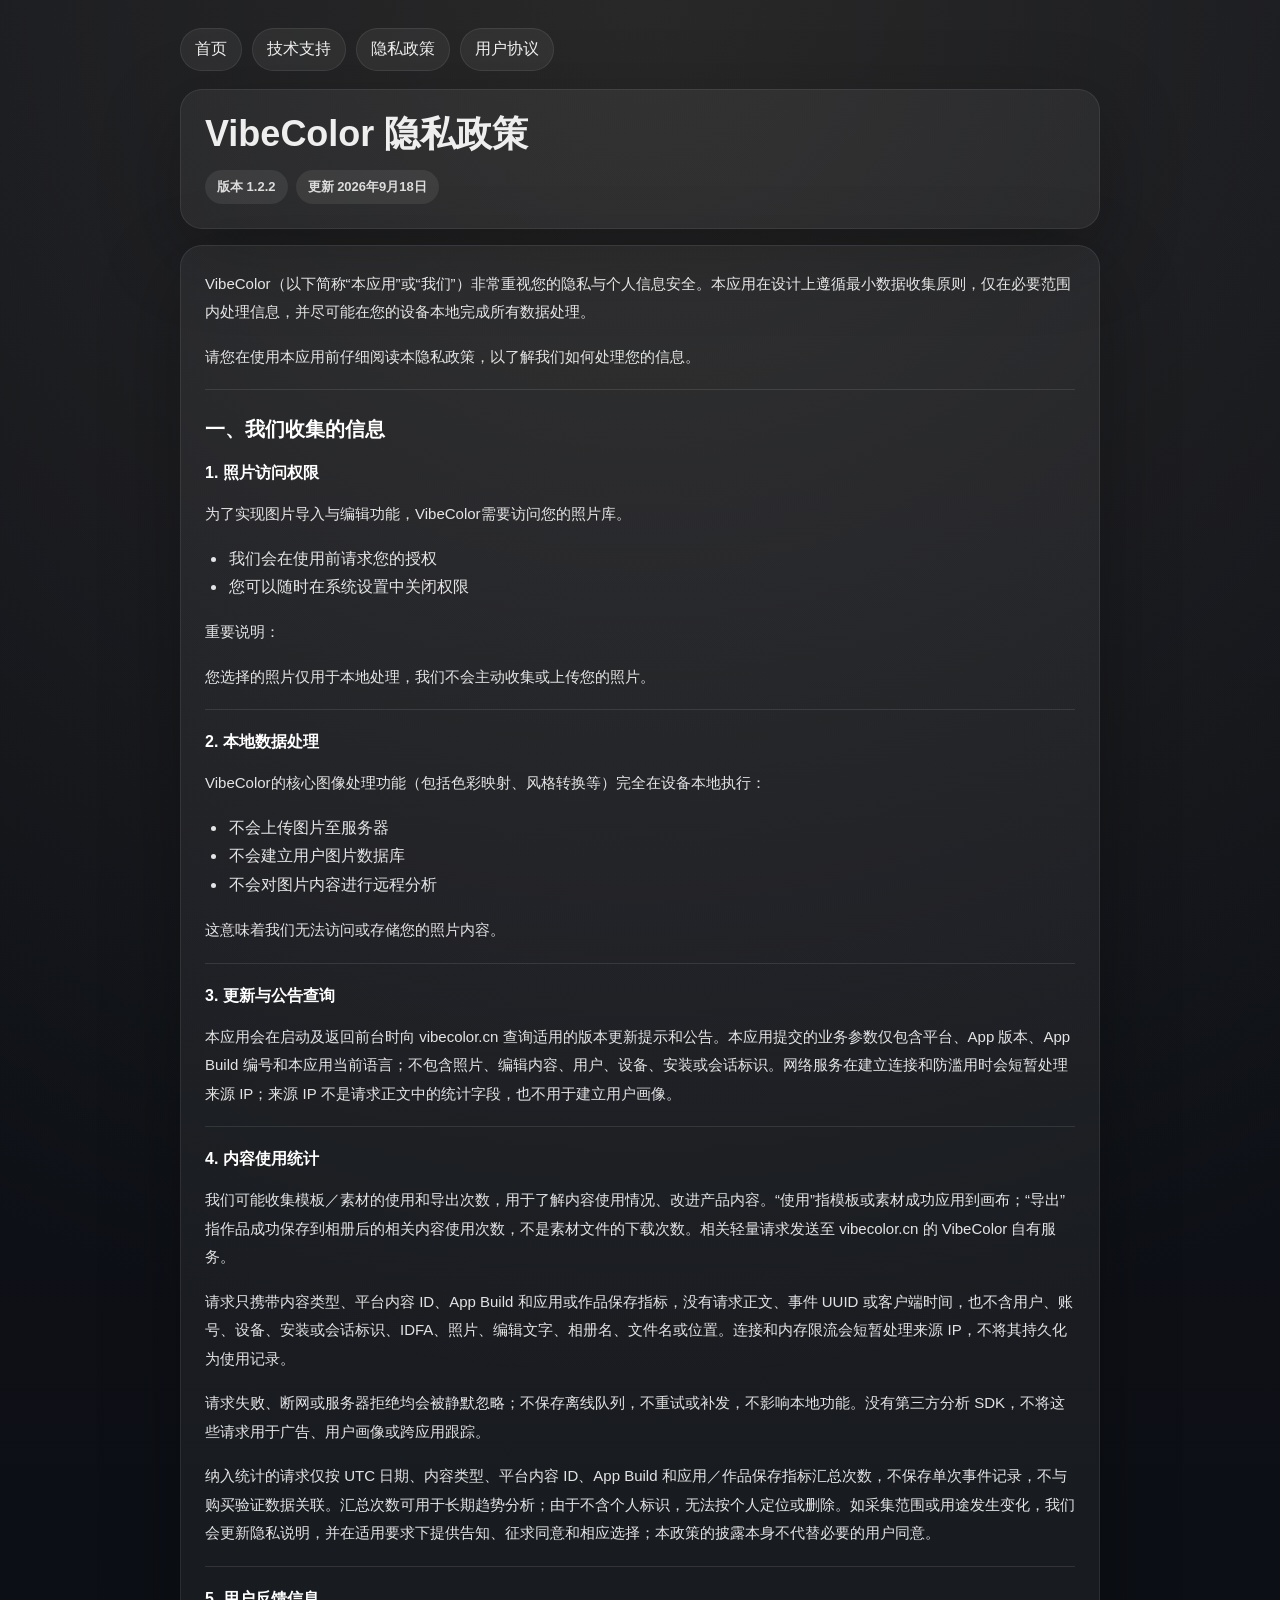
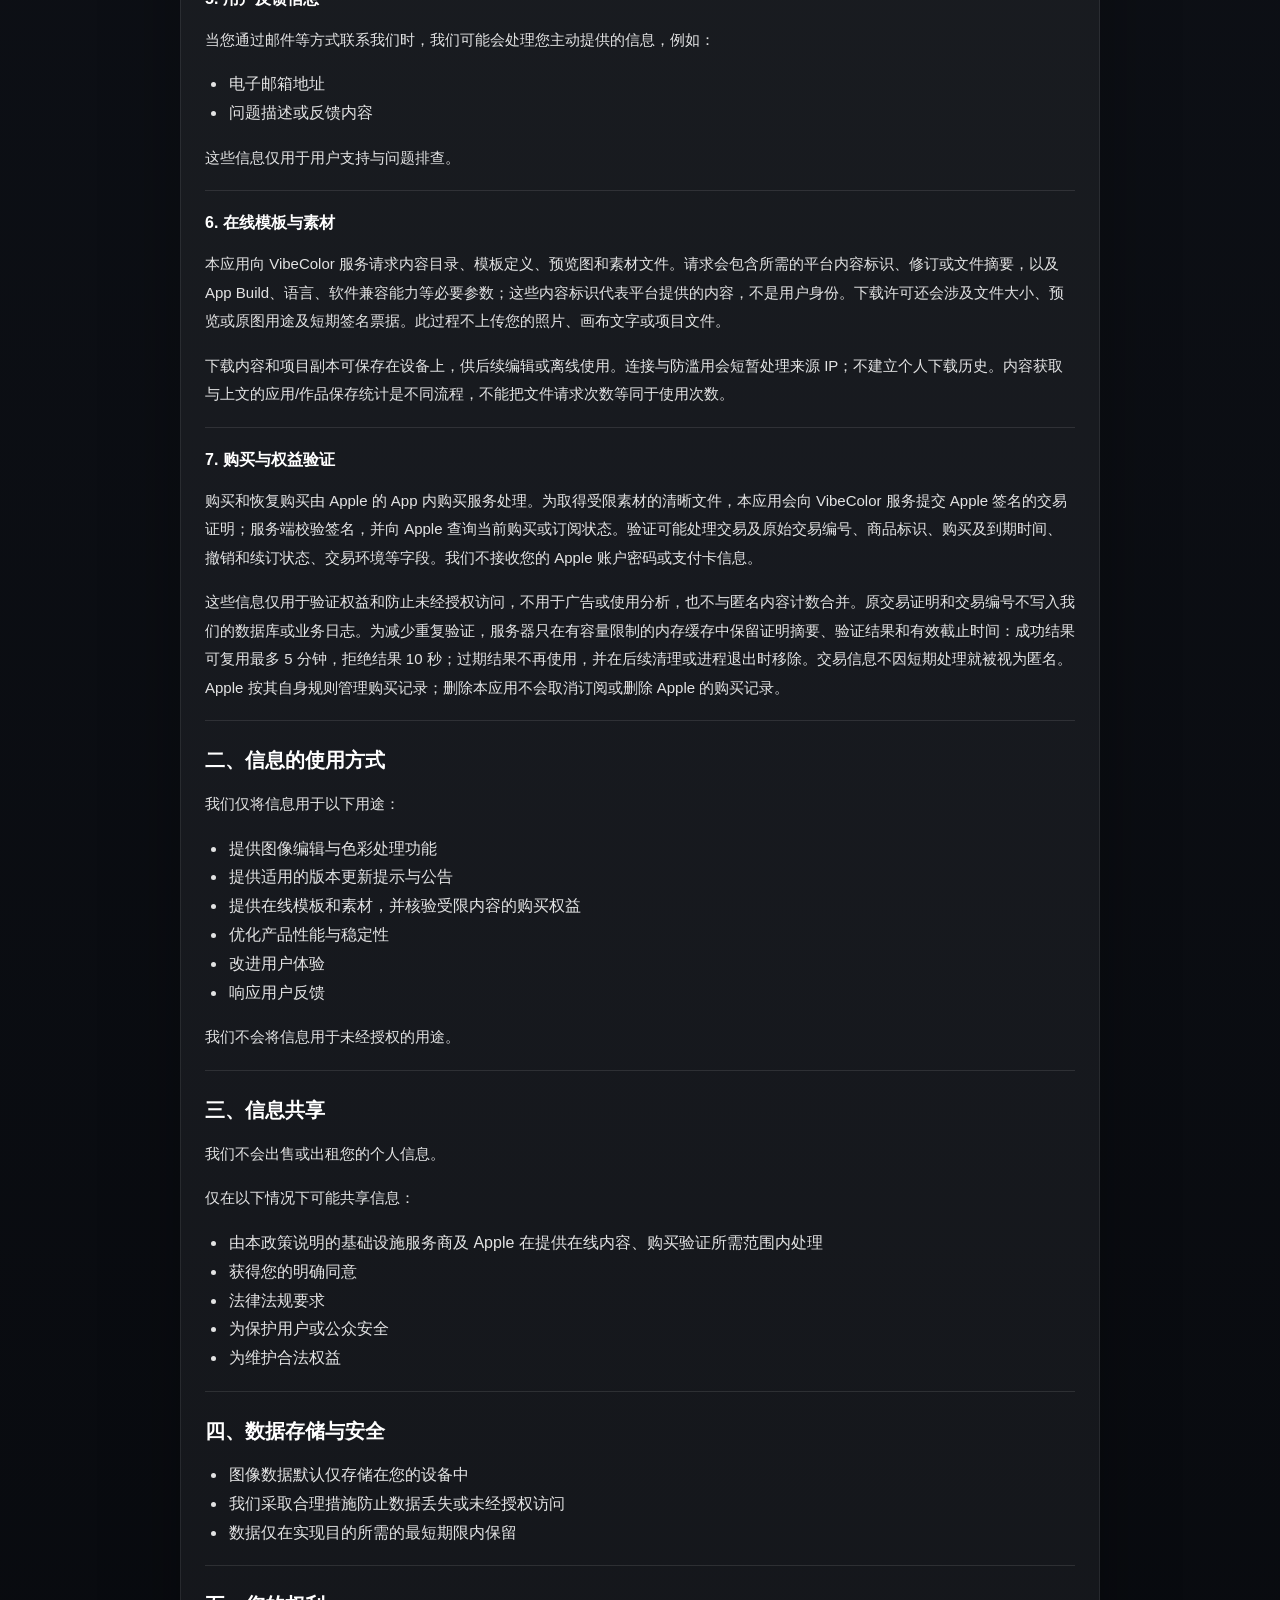
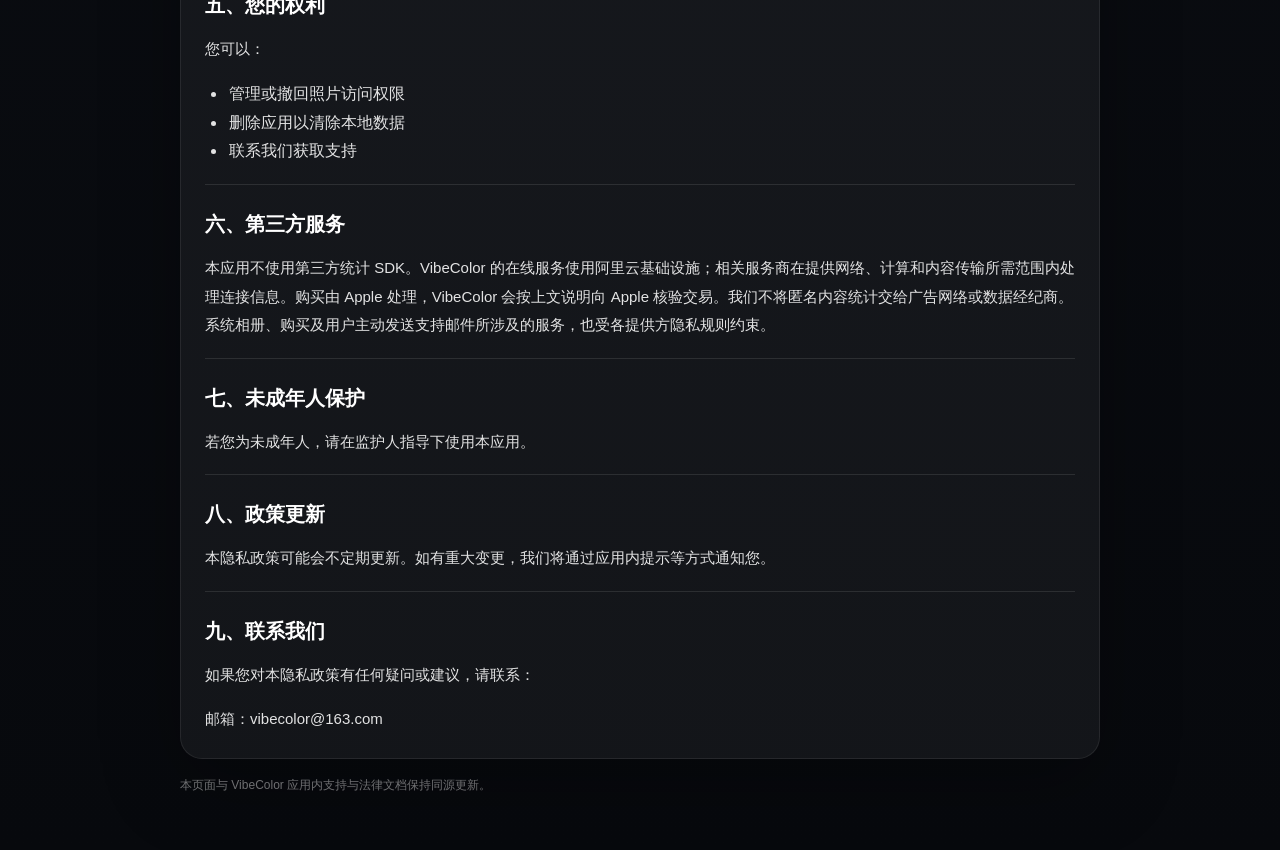
==== commit 2be025d9: "Disclose possible template and material usage analytics" ====
--- a/docs/privacy/index.html
+++ b/docs/privacy/index.html
@@ -20,7 +20,7 @@
       <section class="hero">
         <h1>VibeColor 隐私政策</h1>
         <div class="meta">
-          <span class="chip">版本 1.2.1</span>
+          <span class="chip">版本 1.2.2</span>
 <span class="chip">更新 2026年9月18日</span>
         </div>
       </section>
@@ -51,10 +51,11 @@
 <h3>3. 更新与公告查询</h3>
 <p>本应用会在启动及返回前台时向 vibecolor.cn 查询适用的版本更新提示和公告。本应用提交的业务参数仅包含平台、App 版本、App Build 编号和本应用当前语言；不包含照片、编辑内容、用户、设备、安装或会话标识。网络服务在建立连接和防滥用时会短暂处理来源 IP；来源 IP 不是请求正文中的统计字段，也不用于建立用户画像。</p>
 <hr />
-<h3>4. 内容使用请求与统计状态</h3>
-<p>本次 2.1.3 版本使用的正式服务未启用内容使用统计接收。App 在模板或素材成功应用到画布、或作品成功保存到相册后，可能向 vibecolor.cn 发送轻量请求，但当前服务器拒绝统计写入，不生成使用次数或单次事件记录。</p>
+<h3>4. 内容使用统计</h3>
+<p>我们可能收集模板／素材的使用和导出次数，用于了解内容使用情况、改进产品内容。“使用”指模板或素材成功应用到画布；“导出”指作品成功保存到相册后的相关内容使用次数，不是素材文件的下载次数。相关轻量请求发送至 vibecolor.cn 的 VibeColor 自有服务。</p>
 <p>请求只携带内容类型、平台内容 ID、App Build 和应用或作品保存指标，没有请求正文、事件 UUID 或客户端时间，也不含用户、账号、设备、安装或会话标识、IDFA、照片、编辑文字、相册名、文件名或位置。连接和内存限流会短暂处理来源 IP，不将其持久化为使用记录。</p>
-<p>请求失败、断网或服务器拒绝均会被静默忽略；不保存离线队列，不重试或补发，不影响本地功能。没有第三方分析 SDK，不将这些请求用于广告、用户画像或跨应用跟踪。未来如启用内容使用统计，将先更新相应隐私披露并处理适用的用户同意要求。</p>
+<p>请求失败、断网或服务器拒绝均会被静默忽略；不保存离线队列，不重试或补发，不影响本地功能。没有第三方分析 SDK，不将这些请求用于广告、用户画像或跨应用跟踪。</p>
+<p>纳入统计的请求仅按 UTC 日期、内容类型、平台内容 ID、App Build 和应用／作品保存指标汇总次数，不保存单次事件记录，不与购买验证数据关联。汇总次数可用于长期趋势分析；由于不含个人标识，无法按个人定位或删除。如采集范围或用途发生变化，我们会更新隐私说明，并在适用要求下提供告知、征求同意和相应选择；本政策的披露本身不代替必要的用户同意。</p>
 <hr />
 <h3>5. 用户反馈信息</h3>
 <p>当您通过邮件等方式联系我们时，我们可能会处理您主动提供的信息，例如：</p>
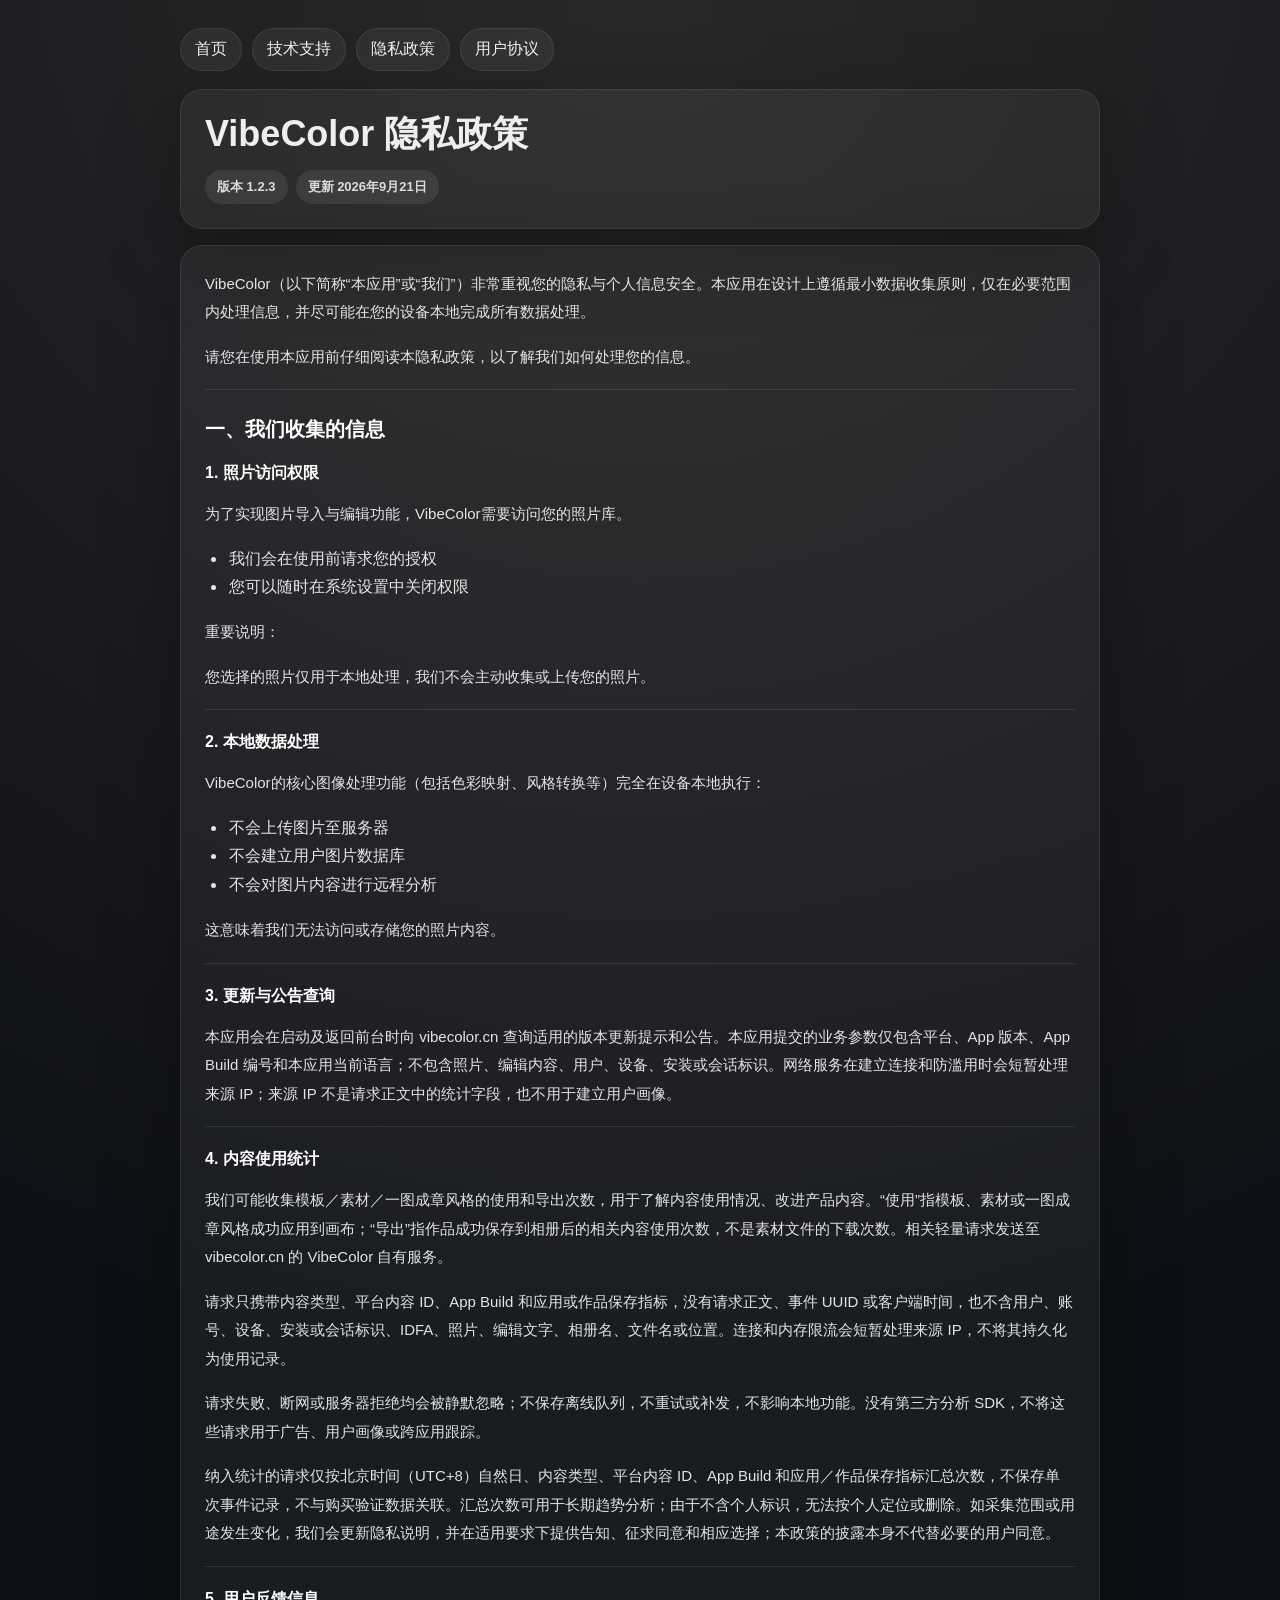
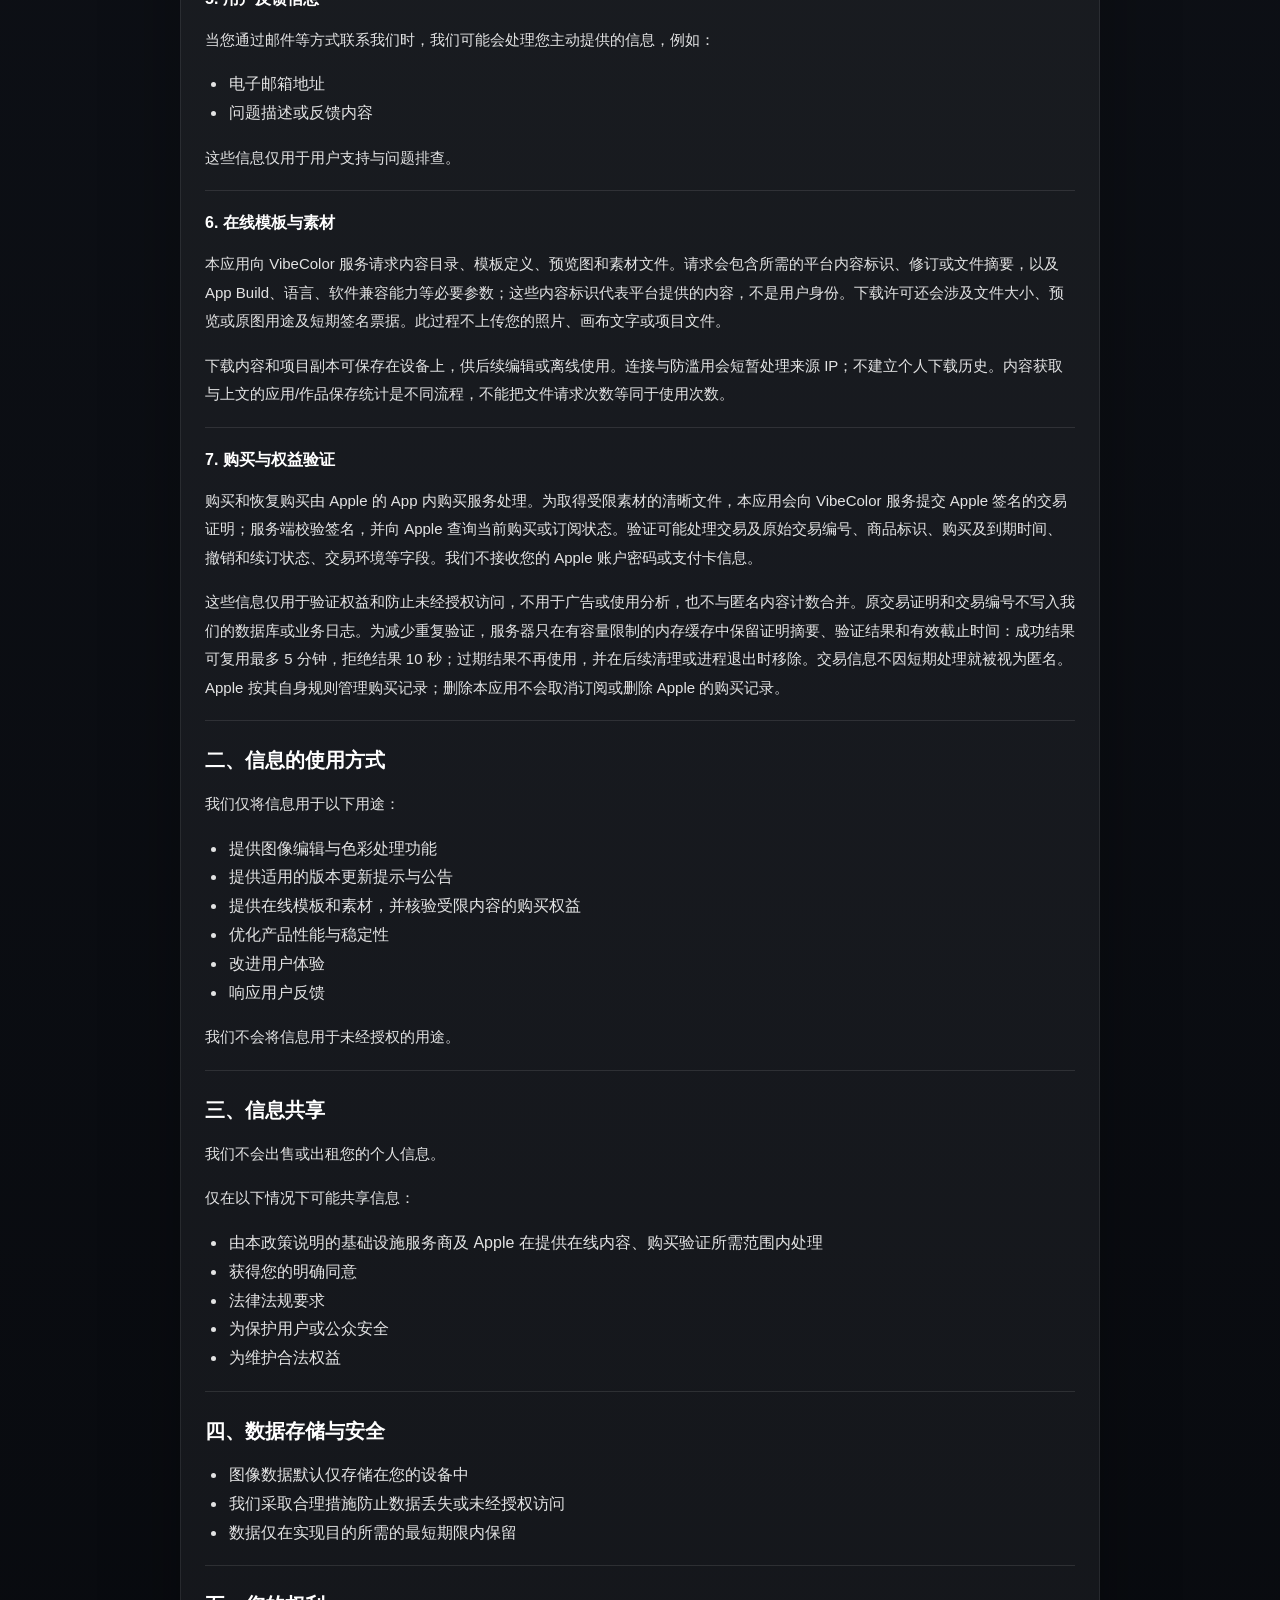
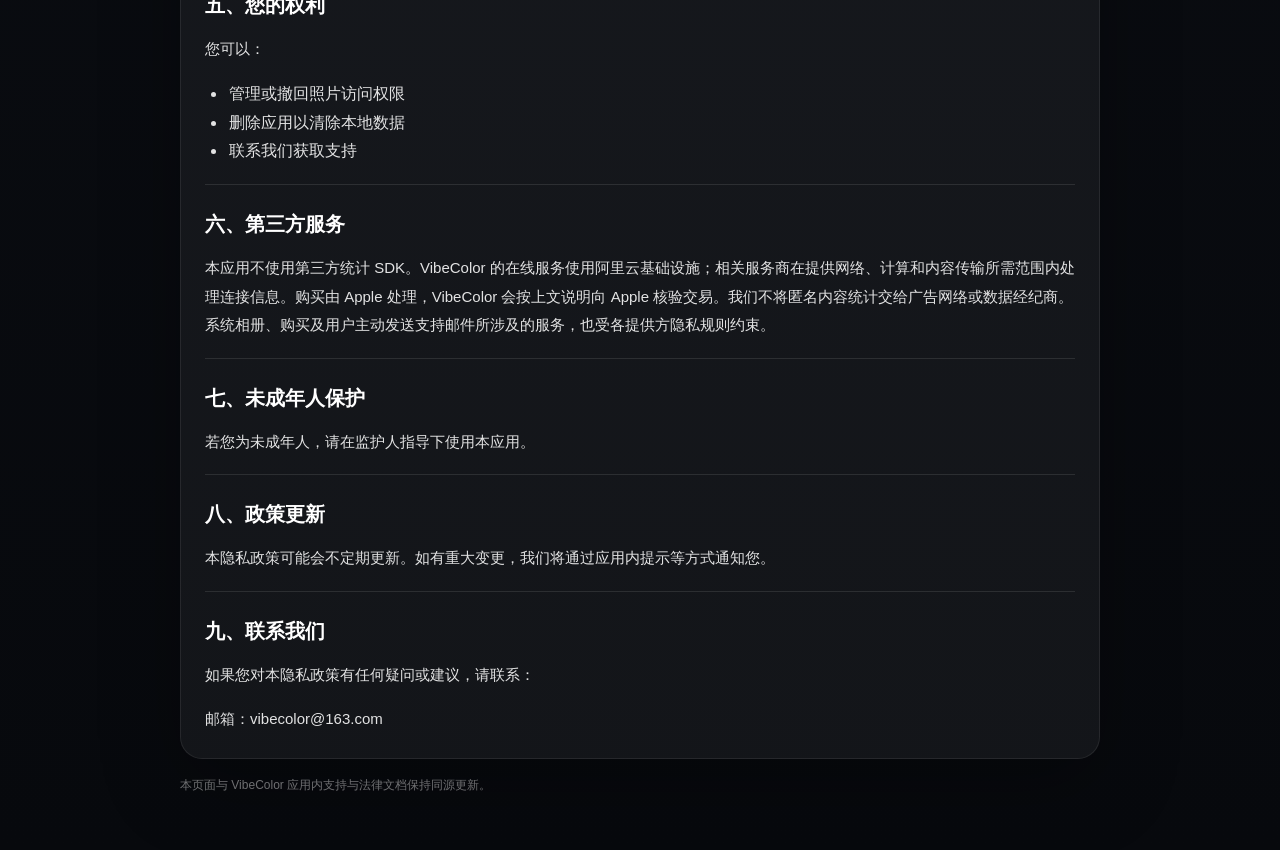
==== commit da714cb9: "docs: disclose Photo Layouts style usage and Beijing daily aggregation" ====
--- a/docs/privacy/index.html
+++ b/docs/privacy/index.html
@@ -20,8 +20,8 @@
       <section class="hero">
         <h1>VibeColor 隐私政策</h1>
         <div class="meta">
-          <span class="chip">版本 1.2.2</span>
-<span class="chip">更新 2026年9月18日</span>
+          <span class="chip">版本 1.2.3</span>
+<span class="chip">更新 2026年9月21日</span>
         </div>
       </section>
 
@@ -52,10 +52,10 @@
 <p>本应用会在启动及返回前台时向 vibecolor.cn 查询适用的版本更新提示和公告。本应用提交的业务参数仅包含平台、App 版本、App Build 编号和本应用当前语言；不包含照片、编辑内容、用户、设备、安装或会话标识。网络服务在建立连接和防滥用时会短暂处理来源 IP；来源 IP 不是请求正文中的统计字段，也不用于建立用户画像。</p>
 <hr />
 <h3>4. 内容使用统计</h3>
-<p>我们可能收集模板／素材的使用和导出次数，用于了解内容使用情况、改进产品内容。“使用”指模板或素材成功应用到画布；“导出”指作品成功保存到相册后的相关内容使用次数，不是素材文件的下载次数。相关轻量请求发送至 vibecolor.cn 的 VibeColor 自有服务。</p>
+<p>我们可能收集模板／素材／一图成章风格的使用和导出次数，用于了解内容使用情况、改进产品内容。“使用”指模板、素材或一图成章风格成功应用到画布；“导出”指作品成功保存到相册后的相关内容使用次数，不是素材文件的下载次数。相关轻量请求发送至 vibecolor.cn 的 VibeColor 自有服务。</p>
 <p>请求只携带内容类型、平台内容 ID、App Build 和应用或作品保存指标，没有请求正文、事件 UUID 或客户端时间，也不含用户、账号、设备、安装或会话标识、IDFA、照片、编辑文字、相册名、文件名或位置。连接和内存限流会短暂处理来源 IP，不将其持久化为使用记录。</p>
 <p>请求失败、断网或服务器拒绝均会被静默忽略；不保存离线队列，不重试或补发，不影响本地功能。没有第三方分析 SDK，不将这些请求用于广告、用户画像或跨应用跟踪。</p>
-<p>纳入统计的请求仅按 UTC 日期、内容类型、平台内容 ID、App Build 和应用／作品保存指标汇总次数，不保存单次事件记录，不与购买验证数据关联。汇总次数可用于长期趋势分析；由于不含个人标识，无法按个人定位或删除。如采集范围或用途发生变化，我们会更新隐私说明，并在适用要求下提供告知、征求同意和相应选择；本政策的披露本身不代替必要的用户同意。</p>
+<p>纳入统计的请求仅按北京时间（UTC+8）自然日、内容类型、平台内容 ID、App Build 和应用／作品保存指标汇总次数，不保存单次事件记录，不与购买验证数据关联。汇总次数可用于长期趋势分析；由于不含个人标识，无法按个人定位或删除。如采集范围或用途发生变化，我们会更新隐私说明，并在适用要求下提供告知、征求同意和相应选择；本政策的披露本身不代替必要的用户同意。</p>
 <hr />
 <h3>5. 用户反馈信息</h3>
 <p>当您通过邮件等方式联系我们时，我们可能会处理您主动提供的信息，例如：</p>
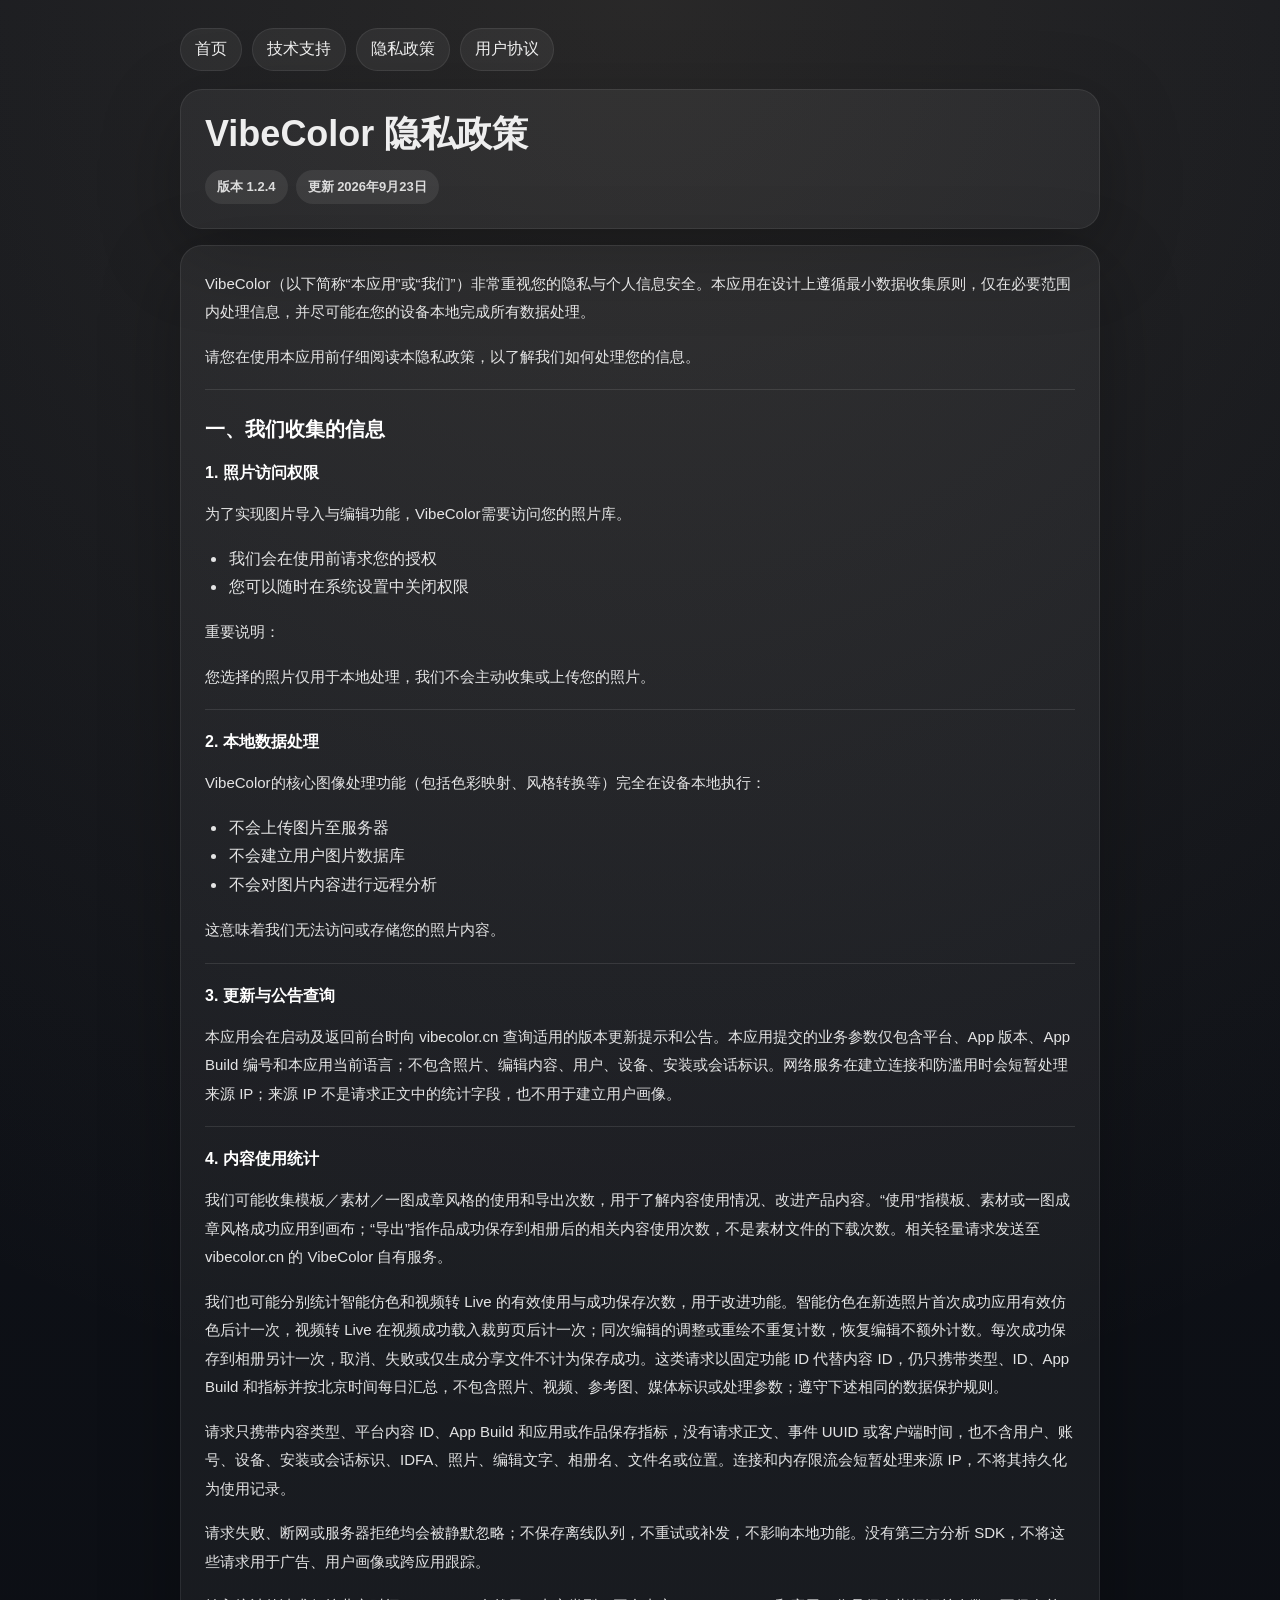
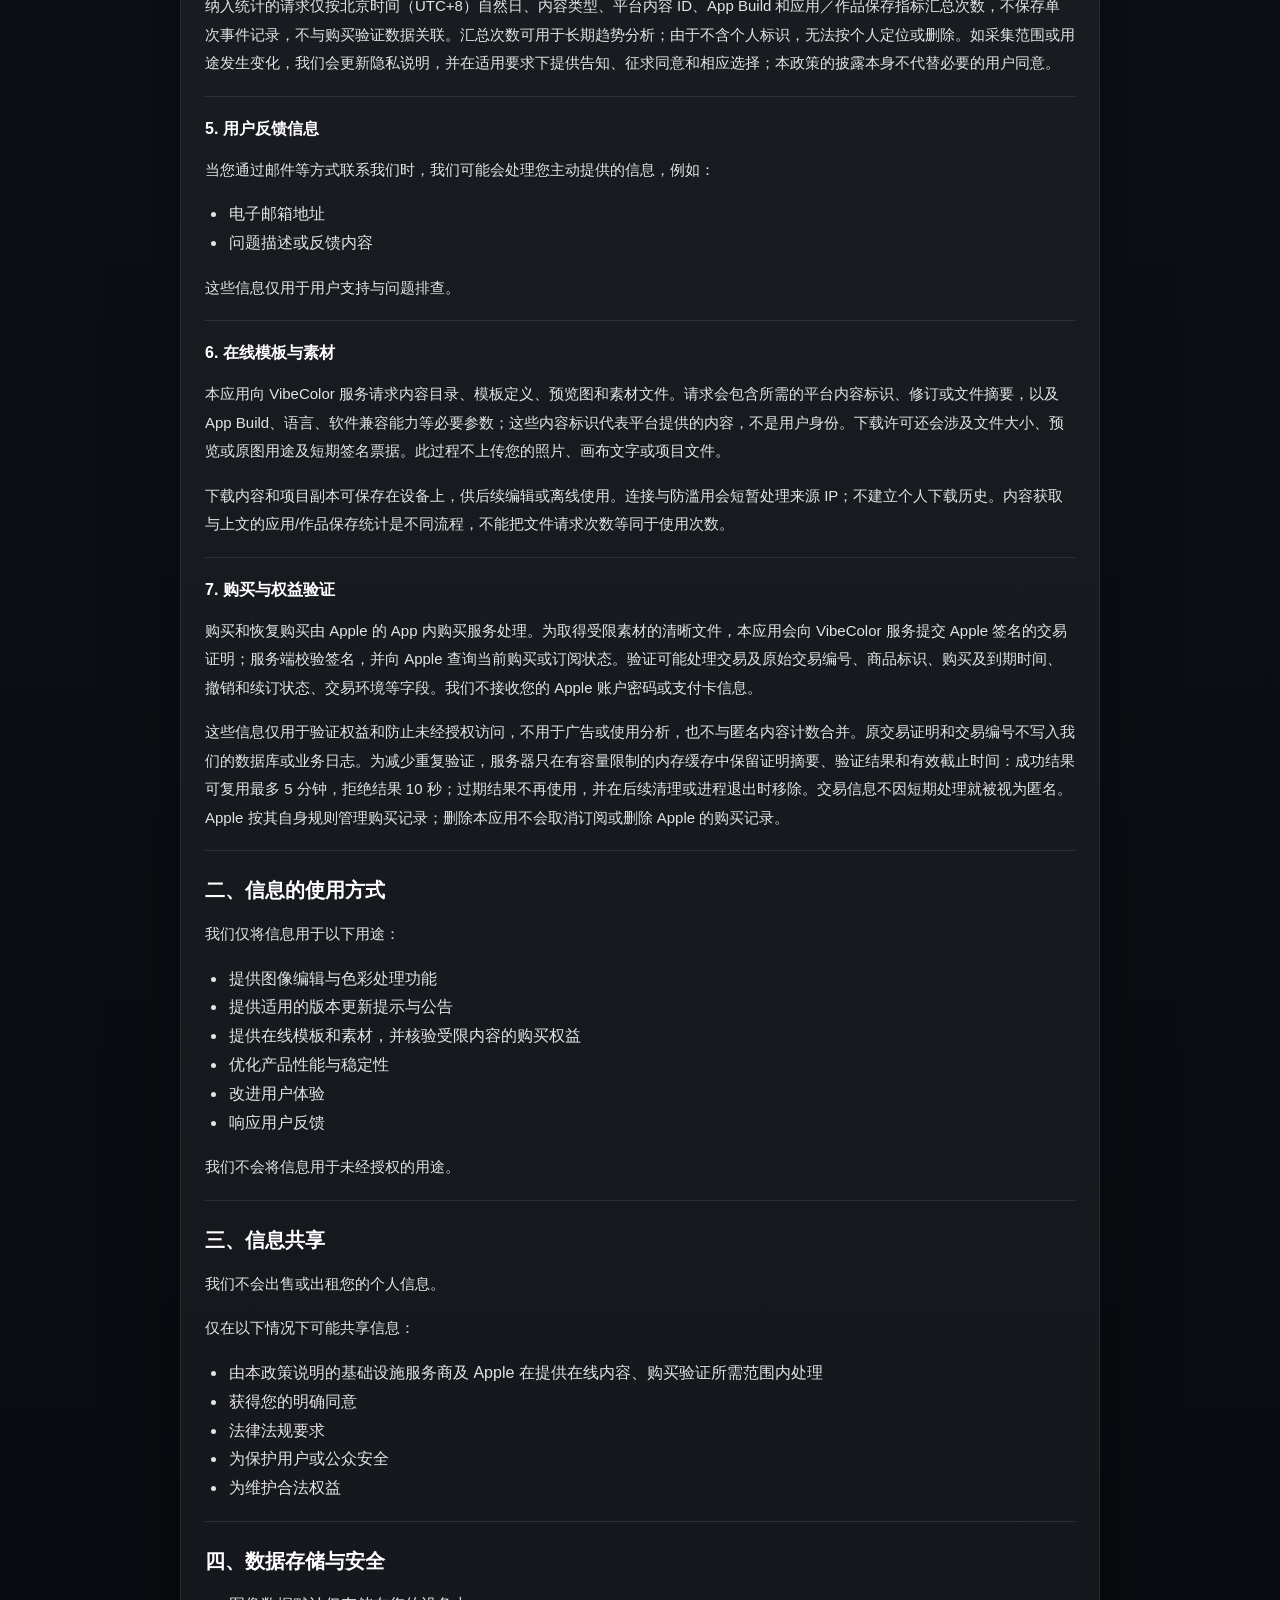
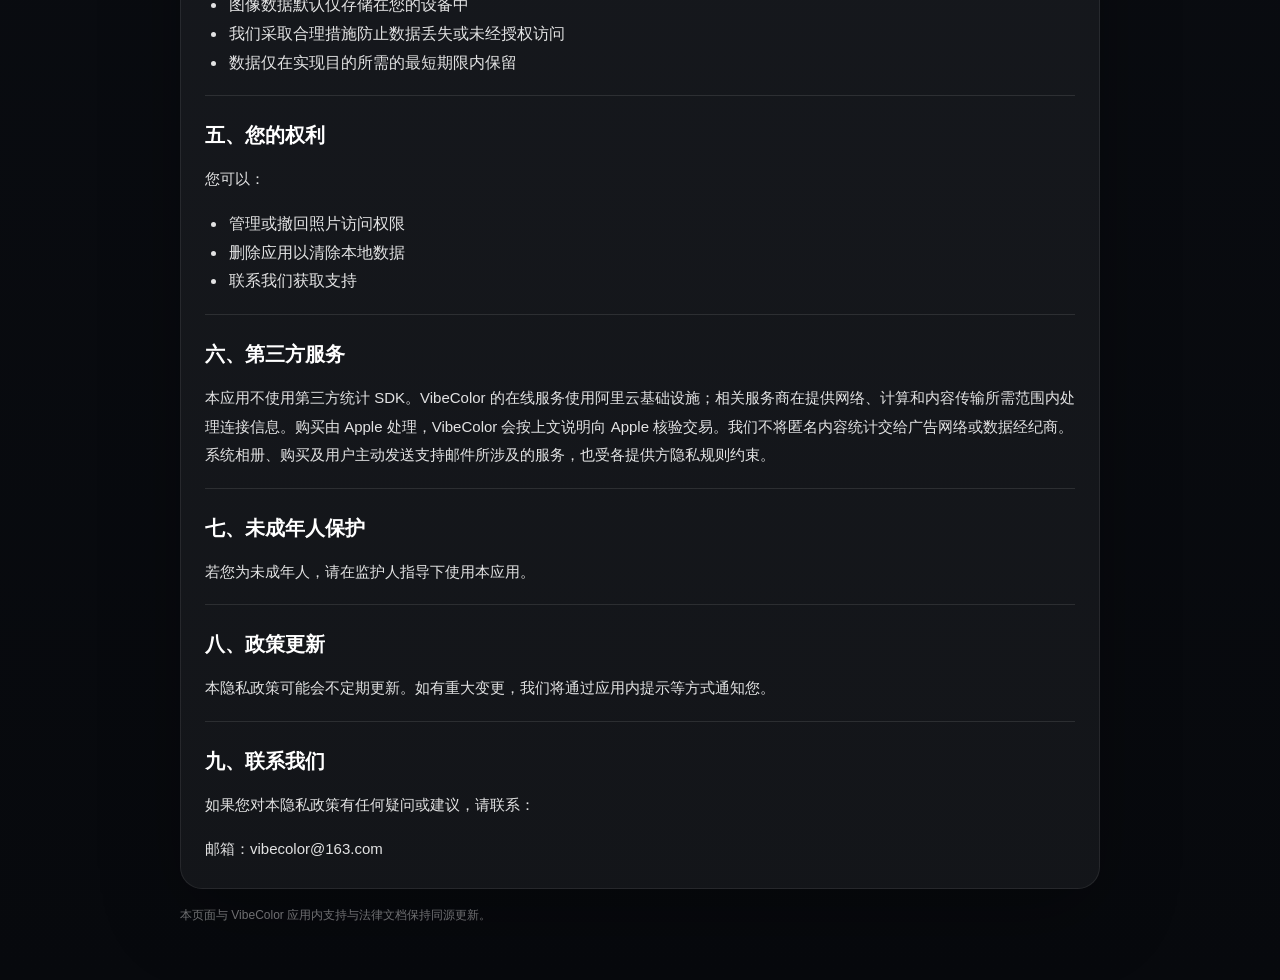
==== commit 977af8f2: "Document anonymous Smart Color and Video to Live usage metrics" ====
--- a/docs/privacy/index.html
+++ b/docs/privacy/index.html
@@ -20,8 +20,8 @@
       <section class="hero">
         <h1>VibeColor 隐私政策</h1>
         <div class="meta">
-          <span class="chip">版本 1.2.3</span>
-<span class="chip">更新 2026年9月21日</span>
+          <span class="chip">版本 1.2.4</span>
+<span class="chip">更新 2026年9月23日</span>
         </div>
       </section>
 
@@ -53,6 +53,7 @@
 <hr />
 <h3>4. 内容使用统计</h3>
 <p>我们可能收集模板／素材／一图成章风格的使用和导出次数，用于了解内容使用情况、改进产品内容。“使用”指模板、素材或一图成章风格成功应用到画布；“导出”指作品成功保存到相册后的相关内容使用次数，不是素材文件的下载次数。相关轻量请求发送至 vibecolor.cn 的 VibeColor 自有服务。</p>
+<p>我们也可能分别统计智能仿色和视频转 Live 的有效使用与成功保存次数，用于改进功能。智能仿色在新选照片首次成功应用有效仿色后计一次，视频转 Live 在视频成功载入裁剪页后计一次；同次编辑的调整或重绘不重复计数，恢复编辑不额外计数。每次成功保存到相册另计一次，取消、失败或仅生成分享文件不计为保存成功。这类请求以固定功能 ID 代替内容 ID，仍只携带类型、ID、App Build 和指标并按北京时间每日汇总，不包含照片、视频、参考图、媒体标识或处理参数；遵守下述相同的数据保护规则。</p>
 <p>请求只携带内容类型、平台内容 ID、App Build 和应用或作品保存指标，没有请求正文、事件 UUID 或客户端时间，也不含用户、账号、设备、安装或会话标识、IDFA、照片、编辑文字、相册名、文件名或位置。连接和内存限流会短暂处理来源 IP，不将其持久化为使用记录。</p>
 <p>请求失败、断网或服务器拒绝均会被静默忽略；不保存离线队列，不重试或补发，不影响本地功能。没有第三方分析 SDK，不将这些请求用于广告、用户画像或跨应用跟踪。</p>
 <p>纳入统计的请求仅按北京时间（UTC+8）自然日、内容类型、平台内容 ID、App Build 和应用／作品保存指标汇总次数，不保存单次事件记录，不与购买验证数据关联。汇总次数可用于长期趋势分析；由于不含个人标识，无法按个人定位或删除。如采集范围或用途发生变化，我们会更新隐私说明，并在适用要求下提供告知、征求同意和相应选择；本政策的披露本身不代替必要的用户同意。</p>
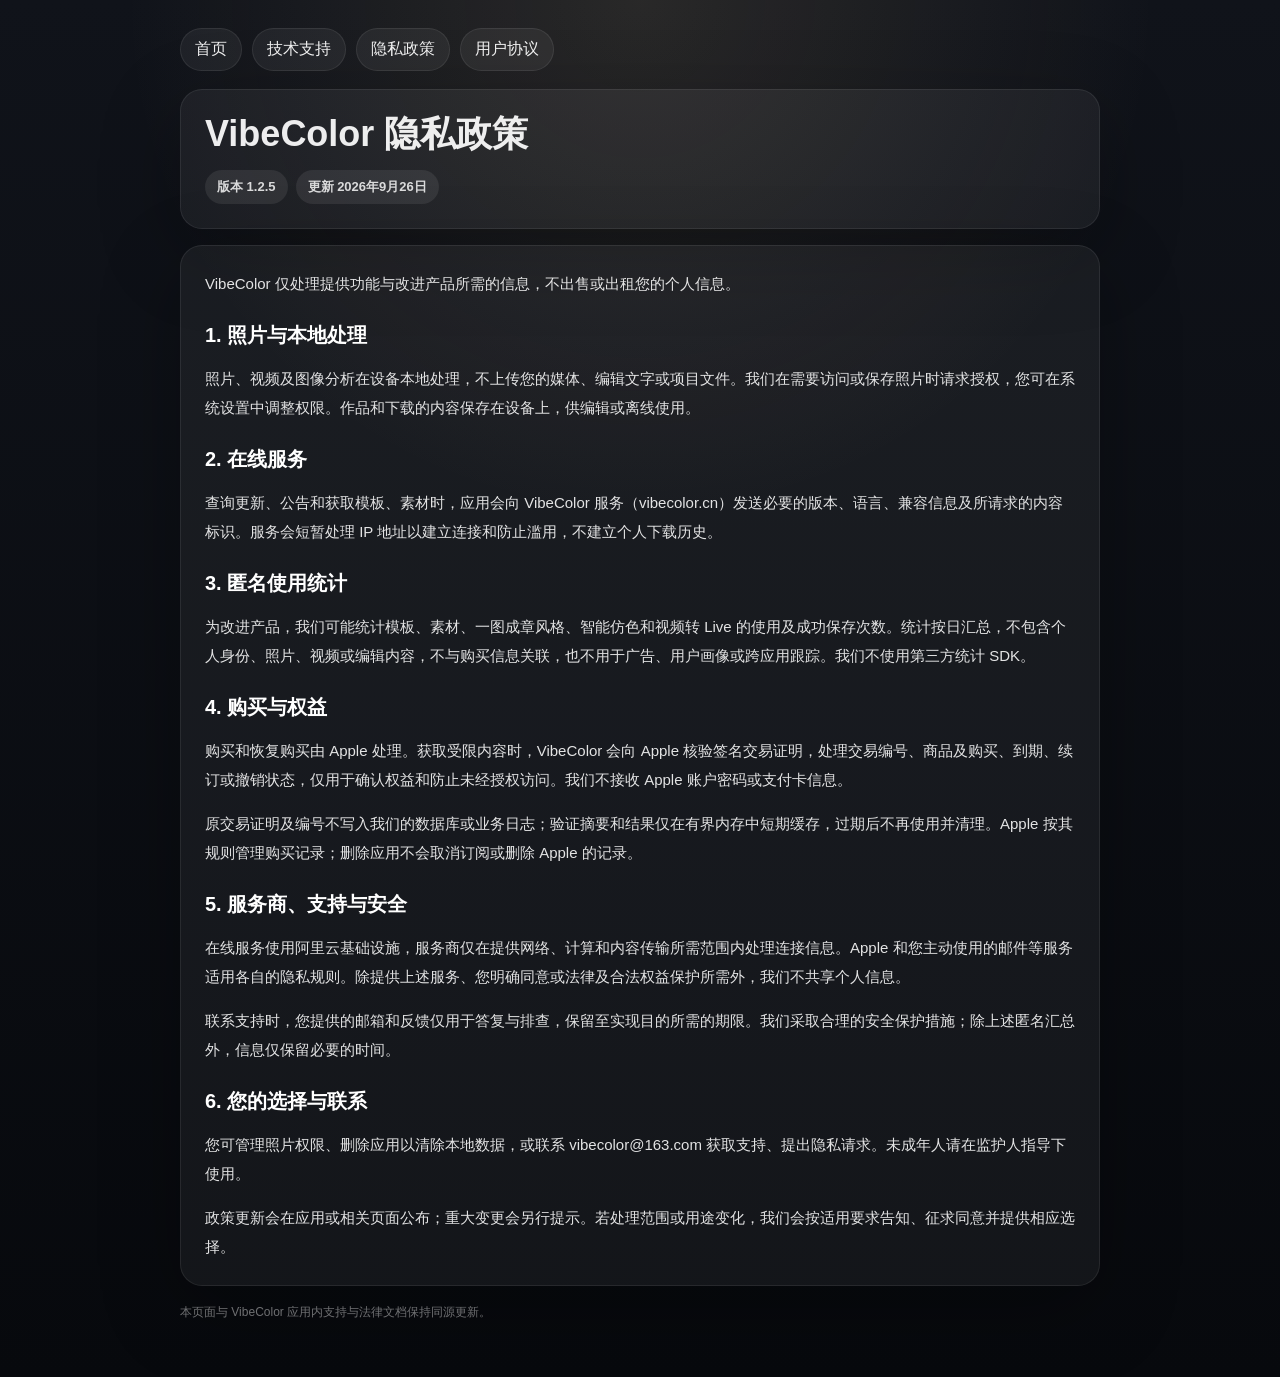
==== commit 1af6489b: "docs: publish app privacy policy 1.2.5" ====
--- a/docs/privacy/index.html
+++ b/docs/privacy/index.html
@@ -20,110 +20,28 @@
       <section class="hero">
         <h1>VibeColor 隐私政策</h1>
         <div class="meta">
-          <span class="chip">版本 1.2.4</span>
-<span class="chip">更新 2026年9月23日</span>
+          <span class="chip">版本 1.2.5</span>
+<span class="chip">更新 2026年9月26日</span>
         </div>
       </section>
 
       <section class="panel document stack">
-        <p>VibeColor（以下简称“本应用”或“我们”）非常重视您的隐私与个人信息安全。本应用在设计上遵循最小数据收集原则，仅在必要范围内处理信息，并尽可能在您的设备本地完成所有数据处理。</p>
-<p>请您在使用本应用前仔细阅读本隐私政策，以了解我们如何处理您的信息。</p>
-<hr />
-<h2>一、我们收集的信息</h2>
-<h3>1. 照片访问权限</h3>
-<p>为了实现图片导入与编辑功能，VibeColor需要访问您的照片库。</p>
-<ul>
-<li>我们会在使用前请求您的授权</li>
-<li>您可以随时在系统设置中关闭权限</li>
-</ul>
-<p>重要说明：</p>
-<p>您选择的照片仅用于本地处理，我们不会主动收集或上传您的照片。</p>
-<hr />
-<h3>2. 本地数据处理</h3>
-<p>VibeColor的核心图像处理功能（包括色彩映射、风格转换等）完全在设备本地执行：</p>
-<ul>
-<li>不会上传图片至服务器</li>
-<li>不会建立用户图片数据库</li>
-<li>不会对图片内容进行远程分析</li>
-</ul>
-<p>这意味着我们无法访问或存储您的照片内容。</p>
-<hr />
-<h3>3. 更新与公告查询</h3>
-<p>本应用会在启动及返回前台时向 vibecolor.cn 查询适用的版本更新提示和公告。本应用提交的业务参数仅包含平台、App 版本、App Build 编号和本应用当前语言；不包含照片、编辑内容、用户、设备、安装或会话标识。网络服务在建立连接和防滥用时会短暂处理来源 IP；来源 IP 不是请求正文中的统计字段，也不用于建立用户画像。</p>
-<hr />
-<h3>4. 内容使用统计</h3>
-<p>我们可能收集模板／素材／一图成章风格的使用和导出次数，用于了解内容使用情况、改进产品内容。“使用”指模板、素材或一图成章风格成功应用到画布；“导出”指作品成功保存到相册后的相关内容使用次数，不是素材文件的下载次数。相关轻量请求发送至 vibecolor.cn 的 VibeColor 自有服务。</p>
-<p>我们也可能分别统计智能仿色和视频转 Live 的有效使用与成功保存次数，用于改进功能。智能仿色在新选照片首次成功应用有效仿色后计一次，视频转 Live 在视频成功载入裁剪页后计一次；同次编辑的调整或重绘不重复计数，恢复编辑不额外计数。每次成功保存到相册另计一次，取消、失败或仅生成分享文件不计为保存成功。这类请求以固定功能 ID 代替内容 ID，仍只携带类型、ID、App Build 和指标并按北京时间每日汇总，不包含照片、视频、参考图、媒体标识或处理参数；遵守下述相同的数据保护规则。</p>
-<p>请求只携带内容类型、平台内容 ID、App Build 和应用或作品保存指标，没有请求正文、事件 UUID 或客户端时间，也不含用户、账号、设备、安装或会话标识、IDFA、照片、编辑文字、相册名、文件名或位置。连接和内存限流会短暂处理来源 IP，不将其持久化为使用记录。</p>
-<p>请求失败、断网或服务器拒绝均会被静默忽略；不保存离线队列，不重试或补发，不影响本地功能。没有第三方分析 SDK，不将这些请求用于广告、用户画像或跨应用跟踪。</p>
-<p>纳入统计的请求仅按北京时间（UTC+8）自然日、内容类型、平台内容 ID、App Build 和应用／作品保存指标汇总次数，不保存单次事件记录，不与购买验证数据关联。汇总次数可用于长期趋势分析；由于不含个人标识，无法按个人定位或删除。如采集范围或用途发生变化，我们会更新隐私说明，并在适用要求下提供告知、征求同意和相应选择；本政策的披露本身不代替必要的用户同意。</p>
-<hr />
-<h3>5. 用户反馈信息</h3>
-<p>当您通过邮件等方式联系我们时，我们可能会处理您主动提供的信息，例如：</p>
-<ul>
-<li>电子邮箱地址</li>
-<li>问题描述或反馈内容</li>
-</ul>
-<p>这些信息仅用于用户支持与问题排查。</p>
-<hr />
-<h3>6. 在线模板与素材</h3>
-<p>本应用向 VibeColor 服务请求内容目录、模板定义、预览图和素材文件。请求会包含所需的平台内容标识、修订或文件摘要，以及 App Build、语言、软件兼容能力等必要参数；这些内容标识代表平台提供的内容，不是用户身份。下载许可还会涉及文件大小、预览或原图用途及短期签名票据。此过程不上传您的照片、画布文字或项目文件。</p>
-<p>下载内容和项目副本可保存在设备上，供后续编辑或离线使用。连接与防滥用会短暂处理来源 IP；不建立个人下载历史。内容获取与上文的应用/作品保存统计是不同流程，不能把文件请求次数等同于使用次数。</p>
-<hr />
-<h3>7. 购买与权益验证</h3>
-<p>购买和恢复购买由 Apple 的 App 内购买服务处理。为取得受限素材的清晰文件，本应用会向 VibeColor 服务提交 Apple 签名的交易证明；服务端校验签名，并向 Apple 查询当前购买或订阅状态。验证可能处理交易及原始交易编号、商品标识、购买及到期时间、撤销和续订状态、交易环境等字段。我们不接收您的 Apple 账户密码或支付卡信息。</p>
-<p>这些信息仅用于验证权益和防止未经授权访问，不用于广告或使用分析，也不与匿名内容计数合并。原交易证明和交易编号不写入我们的数据库或业务日志。为减少重复验证，服务器只在有容量限制的内存缓存中保留证明摘要、验证结果和有效截止时间：成功结果可复用最多 5 分钟，拒绝结果 10 秒；过期结果不再使用，并在后续清理或进程退出时移除。交易信息不因短期处理就被视为匿名。Apple 按其自身规则管理购买记录；删除本应用不会取消订阅或删除 Apple 的购买记录。</p>
-<hr />
-<h2>二、信息的使用方式</h2>
-<p>我们仅将信息用于以下用途：</p>
-<ul>
-<li>提供图像编辑与色彩处理功能</li>
-<li>提供适用的版本更新提示与公告</li>
-<li>提供在线模板和素材，并核验受限内容的购买权益</li>
-<li>优化产品性能与稳定性</li>
-<li>改进用户体验</li>
-<li>响应用户反馈</li>
-</ul>
-<p>我们不会将信息用于未经授权的用途。</p>
-<hr />
-<h2>三、信息共享</h2>
-<p>我们不会出售或出租您的个人信息。</p>
-<p>仅在以下情况下可能共享信息：</p>
-<ul>
-<li>由本政策说明的基础设施服务商及 Apple 在提供在线内容、购买验证所需范围内处理</li>
-<li>获得您的明确同意</li>
-<li>法律法规要求</li>
-<li>为保护用户或公众安全</li>
-<li>为维护合法权益</li>
-</ul>
-<hr />
-<h2>四、数据存储与安全</h2>
-<ul>
-<li>图像数据默认仅存储在您的设备中</li>
-<li>我们采取合理措施防止数据丢失或未经授权访问</li>
-<li>数据仅在实现目的所需的最短期限内保留</li>
-</ul>
-<hr />
-<h2>五、您的权利</h2>
-<p>您可以：</p>
-<ul>
-<li>管理或撤回照片访问权限</li>
-<li>删除应用以清除本地数据</li>
-<li>联系我们获取支持</li>
-</ul>
-<hr />
-<h2>六、第三方服务</h2>
-<p>本应用不使用第三方统计 SDK。VibeColor 的在线服务使用阿里云基础设施；相关服务商在提供网络、计算和内容传输所需范围内处理连接信息。购买由 Apple 处理，VibeColor 会按上文说明向 Apple 核验交易。我们不将匿名内容统计交给广告网络或数据经纪商。系统相册、购买及用户主动发送支持邮件所涉及的服务，也受各提供方隐私规则约束。</p>
-<hr />
-<h2>七、未成年人保护</h2>
-<p>若您为未成年人，请在监护人指导下使用本应用。</p>
-<hr />
-<h2>八、政策更新</h2>
-<p>本隐私政策可能会不定期更新。如有重大变更，我们将通过应用内提示等方式通知您。</p>
-<hr />
-<h2>九、联系我们</h2>
-<p>如果您对本隐私政策有任何疑问或建议，请联系：</p>
-<p>邮箱：vibecolor@163.com</p>
+        <p>VibeColor 仅处理提供功能与改进产品所需的信息，不出售或出租您的个人信息。</p>
+<h2>1. 照片与本地处理</h2>
+<p>照片、视频及图像分析在设备本地处理，不上传您的媒体、编辑文字或项目文件。我们在需要访问或保存照片时请求授权，您可在系统设置中调整权限。作品和下载的内容保存在设备上，供编辑或离线使用。</p>
+<h2>2. 在线服务</h2>
+<p>查询更新、公告和获取模板、素材时，应用会向 VibeColor 服务（vibecolor.cn）发送必要的版本、语言、兼容信息及所请求的内容标识。服务会短暂处理 IP 地址以建立连接和防止滥用，不建立个人下载历史。</p>
+<h2>3. 匿名使用统计</h2>
+<p>为改进产品，我们可能统计模板、素材、一图成章风格、智能仿色和视频转 Live 的使用及成功保存次数。统计按日汇总，不包含个人身份、照片、视频或编辑内容，不与购买信息关联，也不用于广告、用户画像或跨应用跟踪。我们不使用第三方统计 SDK。</p>
+<h2>4. 购买与权益</h2>
+<p>购买和恢复购买由 Apple 处理。获取受限内容时，VibeColor 会向 Apple 核验签名交易证明，处理交易编号、商品及购买、到期、续订或撤销状态，仅用于确认权益和防止未经授权访问。我们不接收 Apple 账户密码或支付卡信息。</p>
+<p>原交易证明及编号不写入我们的数据库或业务日志；验证摘要和结果仅在有界内存中短期缓存，过期后不再使用并清理。Apple 按其规则管理购买记录；删除应用不会取消订阅或删除 Apple 的记录。</p>
+<h2>5. 服务商、支持与安全</h2>
+<p>在线服务使用阿里云基础设施，服务商仅在提供网络、计算和内容传输所需范围内处理连接信息。Apple 和您主动使用的邮件等服务适用各自的隐私规则。除提供上述服务、您明确同意或法律及合法权益保护所需外，我们不共享个人信息。</p>
+<p>联系支持时，您提供的邮箱和反馈仅用于答复与排查，保留至实现目的所需的期限。我们采取合理的安全保护措施；除上述匿名汇总外，信息仅保留必要的时间。</p>
+<h2>6. 您的选择与联系</h2>
+<p>您可管理照片权限、删除应用以清除本地数据，或联系 vibecolor@163.com 获取支持、提出隐私请求。未成年人请在监护人指导下使用。</p>
+<p>政策更新会在应用或相关页面公布；重大变更会另行提示。若处理范围或用途变化，我们会按适用要求告知、征求同意并提供相应选择。</p>
       </section>
 
       <footer class="footer">
